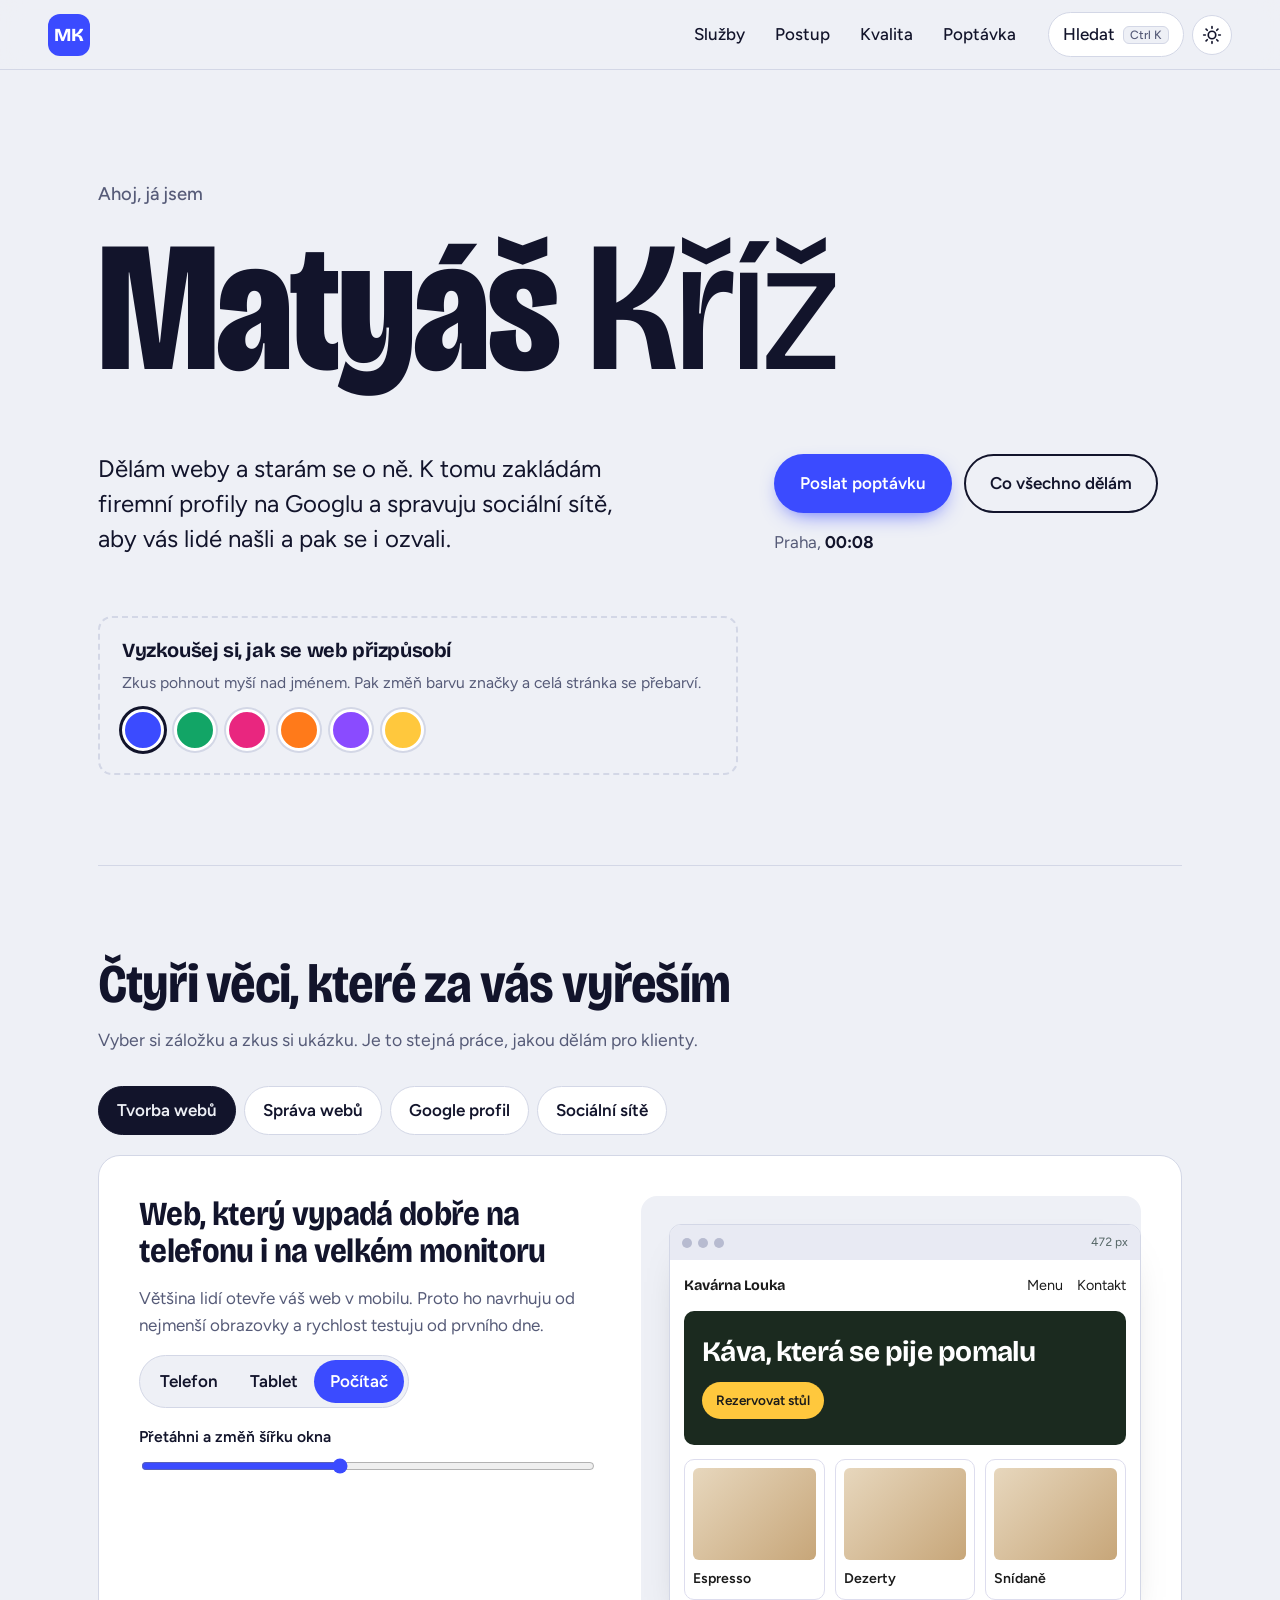
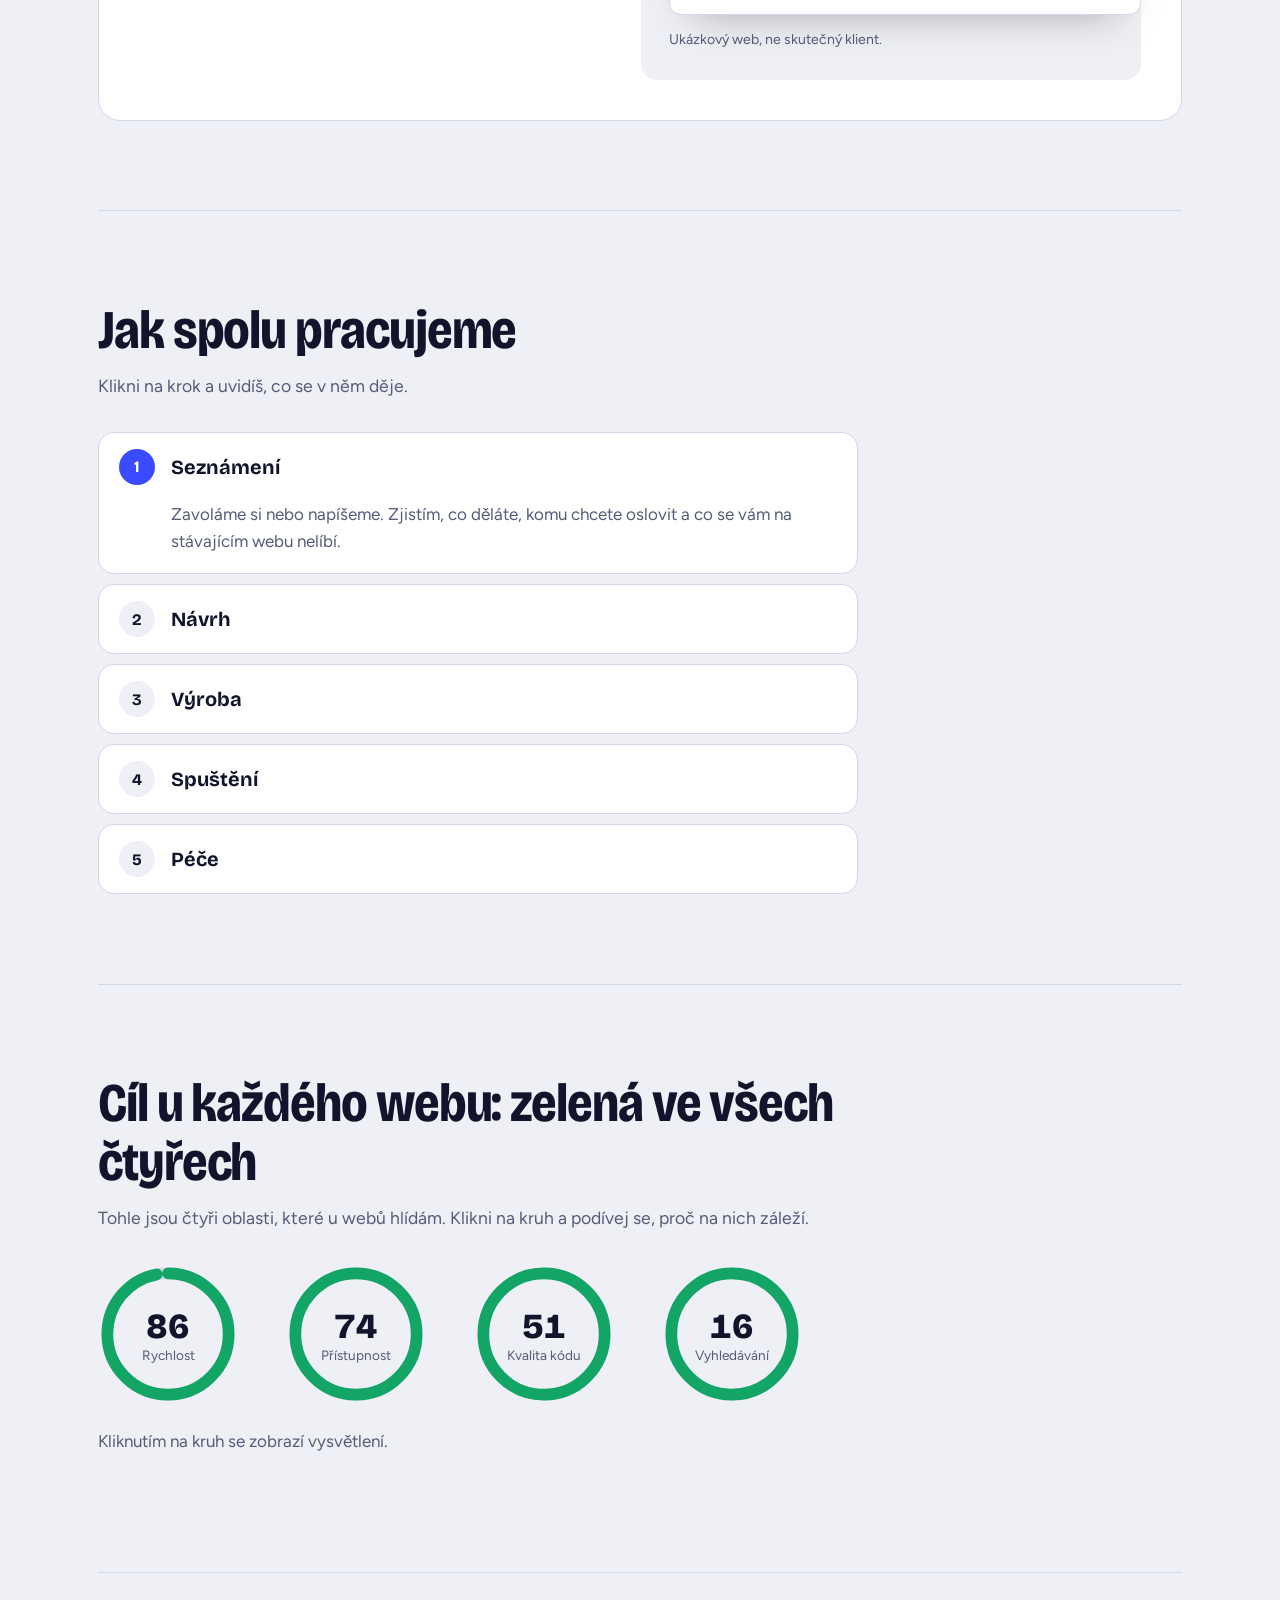
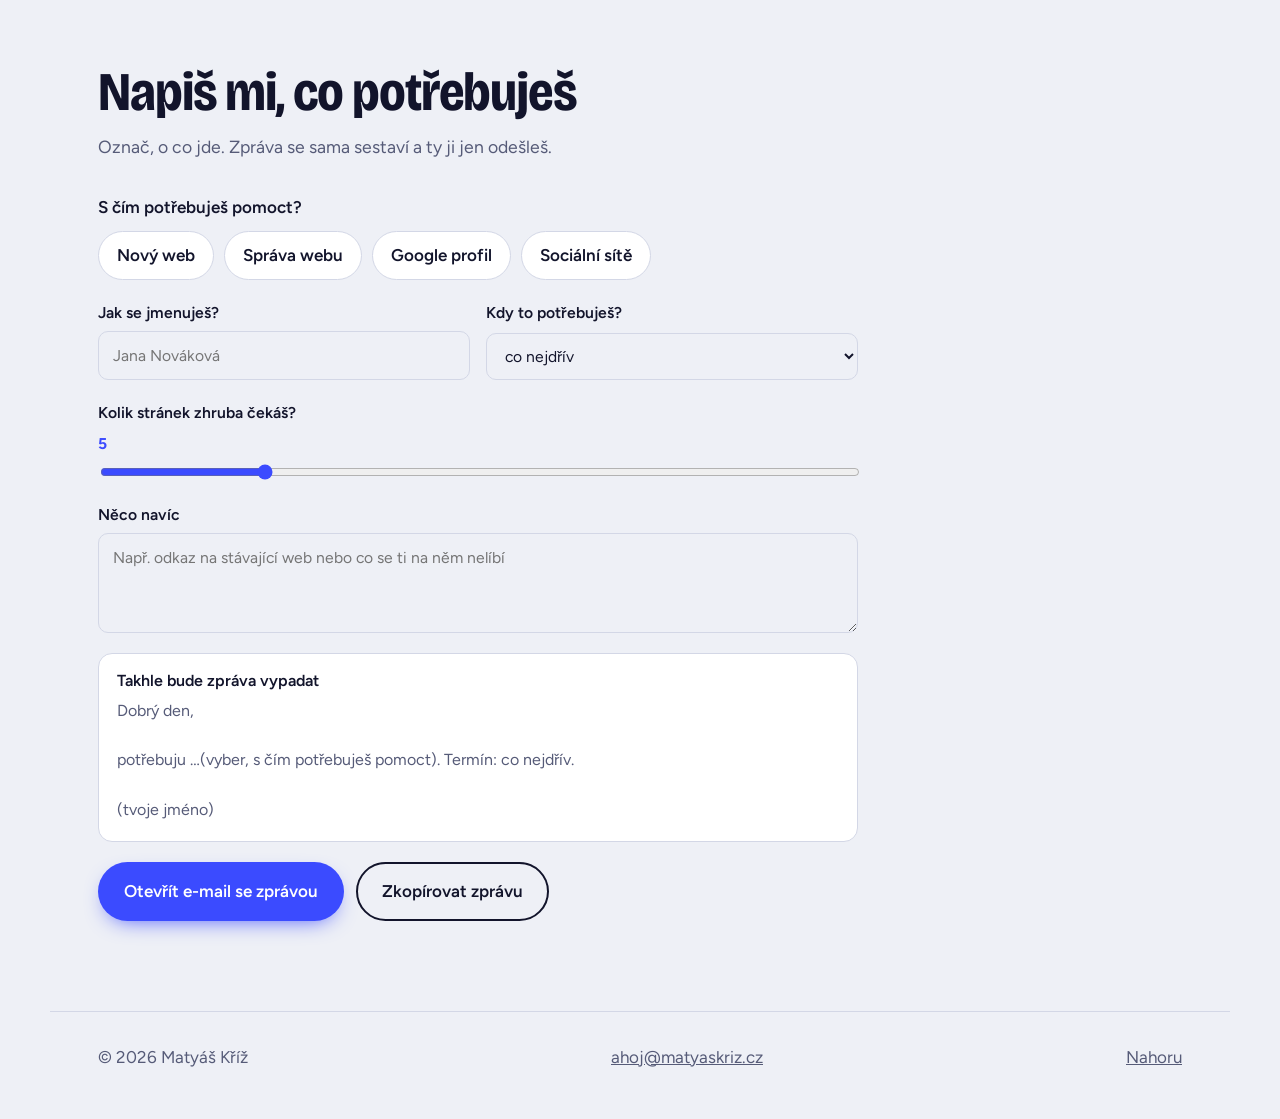
==== index.html @ 93ab31e4 "Přidat osobní web Matyáše Kříže Co-Authored-By: Claude Sonnet 5.5 <noreply@anthropic.com> Claude-Ses" ====
<!doctype html>
<html lang="cs" data-theme="light">
<head>
  <meta charset="utf-8">
  <meta name="viewport" content="width=device-width, initial-scale=1">
  <title>Matyáš Kříž – tvorba a správa webů</title>
  <meta name="description" content="Matyáš Kříž: tvořím a spravuju weby, zakládám a hlídám firemní profily na Googlu a starám se o sociální sítě.">
  <meta name="theme-color" content="#3b4bff">
  <link rel="icon" href="data:image/svg+xml,%3Csvg xmlns='http://www.w3.org/2000/svg' viewBox='0 0 64 64'%3E%3Crect width='64' height='64' rx='14' fill='%233b4bff'/%3E%3Cpath d='M14 48V16h8l10 18 10-18h8v32h-8V31L32 48 22 31v17z' fill='%23fff'/%3E%3C/svg%3E">
  <link rel="preconnect" href="https://fonts.googleapis.com">
  <link rel="preconnect" href="https://fonts.gstatic.com" crossorigin>
  <link href="https://fonts.googleapis.com/css2?family=Bricolage+Grotesque:opsz,wdth,wght@12..96,75..100,200..800&family=Figtree:wght@400;500;600&display=swap" rel="stylesheet">
  <link rel="stylesheet" href="style.css">
</head>
<body>
  <div class="progress" aria-hidden="true"><i id="progress"></i></div>
  <a class="skip" href="#obsah">Přeskočit na obsah</a>

  <header class="top">
    <a class="logo" href="#uvod" aria-label="Matyáš Kříž, úvod">MK</a>
    <nav aria-label="Hlavní">
      <a href="#sluzby">Služby</a>
      <a href="#postup">Postup</a>
      <a href="#mereni">Kvalita</a>
      <a href="#poptavka">Poptávka</a>
    </nav>
    <div class="tools">
      <button class="chip" id="openPalette" type="button" aria-haspopup="dialog">
        Hledat <kbd>Ctrl K</kbd>
      </button>
      <button class="icon-btn" id="themeBtn" type="button" aria-label="Přepnout tmavý režim" aria-pressed="false">
        <svg viewBox="0 0 24 24" width="20" height="20" fill="none" stroke="currentColor" stroke-width="2" stroke-linecap="round"><circle cx="12" cy="12" r="4.5"/><path d="M12 2v2M12 20v2M4.9 4.9l1.4 1.4M17.7 17.7l1.4 1.4M2 12h2M20 12h2M4.9 19.1l1.4-1.4M17.7 6.3l1.4-1.4"/></svg>
      </button>
    </div>
  </header>

  <main id="obsah">
    <!-- ÚVOD -->
    <section class="hero" id="uvod">
      <p class="hello">Ahoj, já jsem</p>
      <h1 id="name" aria-label="Matyáš Kříž">Matyáš Kříž</h1>
      <div class="hero-grid">
        <p class="lead">Dělám weby a starám se o ně. K tomu zakládám firemní profily na Googlu a spravuju sociální sítě, aby vás lidé našli a pak se i ozvali.</p>
        <div class="hero-side">
          <div class="cta-row">
            <a class="btn primary" href="#poptavka">Poslat poptávku</a>
            <a class="btn ghost" href="#sluzby">Co všechno dělám</a>
          </div>
          <p class="clock">Praha, <b id="clock">--:--</b></p>
        </div>
      </div>

      <aside class="tuner" aria-labelledby="tunerTitle">
        <h2 id="tunerTitle">Vyzkoušej si, jak se web přizpůsobí</h2>
        <p class="hint">Zkus pohnout myší nad jménem. Pak změň barvu značky a celá stránka se přebarví.</p>
        <div class="swatches" role="radiogroup" aria-label="Barva značky" id="swatches"></div>
      </aside>
    </section>

    <!-- SLUŽBY -->
    <section class="block" id="sluzby">
      <div class="block-head">
        <h2>Čtyři věci, které za vás vyřeším</h2>
        <p>Vyber si záložku a zkus si ukázku. Je to stejná práce, jakou dělám pro klienty.</p>
      </div>

      <div class="tabs" role="tablist" aria-label="Služby">
        <button role="tab" id="t-web" aria-controls="p-web" aria-selected="true">Tvorba webů</button>
        <button role="tab" id="t-care" aria-controls="p-care" aria-selected="false" tabindex="-1">Správa webů</button>
        <button role="tab" id="t-google" aria-controls="p-google" aria-selected="false" tabindex="-1">Google profil</button>
        <button role="tab" id="t-social" aria-controls="p-social" aria-selected="false" tabindex="-1">Sociální sítě</button>
      </div>

      <!-- Tvorba webů -->
      <div class="panel" role="tabpanel" id="p-web" aria-labelledby="t-web">
        <div class="panel-text">
          <h3>Web, který vypadá dobře na telefonu i na velkém monitoru</h3>
          <p>Většina lidí otevře váš web v mobilu. Proto ho navrhuju od nejmenší obrazovky a rychlost testuju od prvního dne.</p>
          <div class="seg" role="group" aria-label="Velikost zařízení" id="devices">
            <button type="button" data-w="320" aria-pressed="false">Telefon</button>
            <button type="button" data-w="520" aria-pressed="false">Tablet</button>
            <button type="button" data-w="100" aria-pressed="true">Počítač</button>
          </div>
          <label class="range">Přetáhni a změň šířku okna
            <input type="range" id="widthRange" min="280" max="720" value="720">
          </label>
        </div>
        <div class="stage">
          <div class="frame" id="frame">
            <div class="frame-bar"><i></i><i></i><i></i><span id="frameWidth">720 px</span></div>
            <div class="site">
              <div class="site-nav"><b>Kavárna Louka</b><span>Menu</span><span>Kontakt</span></div>
              <div class="site-hero"><h4>Káva, která se pije pomalu</h4><span class="site-btn">Rezervovat stůl</span></div>
              <div class="site-cards"><div><i></i>Espresso</div><div><i></i>Dezerty</div><div><i></i>Snídaně</div></div>
            </div>
          </div>
          <p class="stage-note">Ukázkový web, ne skutečný klient.</p>
        </div>
      </div>

      <!-- Správa -->
      <div class="panel" role="tabpanel" id="p-care" aria-labelledby="t-care" hidden>
        <div class="panel-text">
          <h3>Web není hotový ve chvíli, kdy se spustí</h3>
          <p>Staré pluginy, vypršelý certifikát nebo chybějící záloha umí web odstavit v nejhorší chvíli. Zaškrtni, co váš web už má.</p>
          <ul class="checks" id="careChecks">
            <li><label><input type="checkbox" data-w="20"> Pravidelné zálohy</label></li>
            <li><label><input type="checkbox" data-w="20"> Aktualizace systému a pluginů</label></li>
            <li><label><input type="checkbox" data-w="20"> Platný certifikát (https)</label></li>
            <li><label><input type="checkbox" data-w="20"> Hlídání, jestli web běží</label></li>
            <li><label><input type="checkbox" data-w="20"> Měření návštěvnosti</label></li>
          </ul>
        </div>
        <div class="stage center">
          <div class="ring big" id="careRing" style="--v:0">
            <svg viewBox="0 0 120 120" aria-hidden="true"><circle class="trk" cx="60" cy="60" r="52"/><circle class="val" cx="60" cy="60" r="52" pathLength="100"/></svg>
            <div><b id="careScore">0</b><small>z 100</small></div>
          </div>
          <p class="verdict" id="careVerdict" aria-live="polite">Zatím nic nezaškrtnuto.</p>
        </div>
      </div>

      <!-- Google -->
      <div class="panel" role="tabpanel" id="p-google" aria-labelledby="t-google" hidden>
        <div class="panel-text">
          <h3>Když vás lidé hledají na mapě, ať vás najdou</h3>
          <p>Založím a nastavím firemní profil, doplním fotky, otevírací dobu a odpovídám na recenze. Zkus si vyplnit ukázkový profil.</p>
          <label class="field">Název firmy
            <input type="text" id="gName" value="Kavárna Louka" maxlength="32">
          </label>
          <label class="field">Obor
            <input type="text" id="gCat" value="Kavárna" maxlength="28">
          </label>
          <ul class="checks" id="gChecks">
            <li><label><input type="checkbox" data-k="hours" checked> Otevírací doba</label></li>
            <li><label><input type="checkbox" data-k="photos"> Fotky provozovny</label></li>
            <li><label><input type="checkbox" data-k="desc"> Popis služeb</label></li>
            <li><label><input type="checkbox" data-k="posts"> Pravidelné příspěvky</label></li>
          </ul>
        </div>
        <div class="stage">
          <article class="gcard" aria-label="Náhled firemního profilu">
            <div class="gphoto" id="gPhoto"><span id="gPhotoTxt">Přidej fotky</span></div>
            <div class="gbody">
              <h4 id="gTitle">Kavárna Louka</h4>
              <div class="stars" id="stars" role="radiogroup" aria-label="Hodnocení"></div>
              <p class="gmeta"><span id="gCatOut">Kavárna</span> · <span id="gOpen">Otevřeno do 18:00</span></p>
              <p class="gdesc" id="gDescOut"></p>
              <div class="gactions"><span>Trasa</span><span>Zavolat</span><span>Web</span></div>
            </div>
          </article>
          <div class="meter"><span>Vyplněnost profilu</span><div class="bar"><i id="gBar"></i></div><b id="gPct">25 %</b></div>
        </div>
      </div>

      <!-- Sociální sítě -->
      <div class="panel" role="tabpanel" id="p-social" aria-labelledby="t-social" hidden>
        <div class="panel-text">
          <h3>Příspěvek pro každou síť ve správné velikosti</h3>
          <p>Na každé síti se píše jinak. Napiš větu a podívej se, jak by vypadala.</p>
          <div class="seg" role="group" aria-label="Sociální síť" id="nets">
            <button type="button" data-net="ig" aria-pressed="true">Instagram</button>
            <button type="button" data-net="fb" aria-pressed="false">Facebook</button>
            <button type="button" data-net="in" aria-pressed="false">LinkedIn</button>
          </div>
          <label class="field">Text příspěvku
            <textarea id="postText" rows="4" maxlength="400">Dnes nově i bezlepkový dezert. Přijďte ochutnat!</textarea>
          </label>
          <p class="count" id="count" aria-live="polite"></p>
        </div>
        <div class="stage">
          <article class="post" id="post">
            <header><i class="avatar">K</i><div><b>kavarna.louka</b><small id="netName">Instagram</small></div></header>
            <div class="post-img" id="postImg"></div>
            <p id="postOut"></p>
            <footer><span>♡ Líbí se mi</span><span>Komentář</span><span>Sdílet</span></footer>
          </article>
        </div>
      </div>
    </section>

    <!-- POSTUP -->
    <section class="block" id="postup">
      <div class="block-head">
        <h2>Jak spolu pracujeme</h2>
        <p>Klikni na krok a uvidíš, co se v něm děje.</p>
      </div>
      <ol class="steps" id="steps">
        <li><button type="button" aria-expanded="true"><span class="n">1</span>Seznámení</button>
          <div class="step-body"><p>Zavoláme si nebo napíšeme. Zjistím, co děláte, komu chcete oslovit a co se vám na stávajícím webu nelíbí.</p></div></li>
        <li><button type="button" aria-expanded="false"><span class="n">2</span>Návrh</button>
          <div class="step-body" hidden><p>Dostanete návrh vzhledu a struktury. Můžete ho komentovat, dokud nebude sedět.</p></div></li>
        <li><button type="button" aria-expanded="false"><span class="n">3</span>Výroba</button>
          <div class="step-body" hidden><p>Web postavím, naplním textem a fotkami, nastavím měření a nechám ho projít testy rychlosti a přístupnosti.</p></div></li>
        <li><button type="button" aria-expanded="false"><span class="n">4</span>Spuštění</button>
          <div class="step-body" hidden><p>Web nasadím na vaši doménu, propojím s Googlem a vyzkouším na skutečných zařízeních.</p></div></li>
        <li><button type="button" aria-expanded="false"><span class="n">5</span>Péče</button>
          <div class="step-body" hidden><p>Zálohuju, aktualizuju, hlídám dostupnost a podle návštěvnosti web dál vylepšuju. Volitelně i profil na Googlu a sítě.</p></div></li>
      </ol>
    </section>

    <!-- KVALITA -->
    <section class="block" id="mereni">
      <div class="block-head">
        <h2>Cíl u každého webu: zelená ve všech čtyřech</h2>
        <p>Tohle jsou čtyři oblasti, které u webů hlídám. Klikni na kruh a podívej se, proč na nich záleží.</p>
      </div>
      <div class="gauges" id="gauges">
        <button class="ring" type="button" data-t="Rychlost: pomalý web lidé zavřou dřív, než se načte." style="--v:0"><svg viewBox="0 0 120 120" aria-hidden="true"><circle class="trk" cx="60" cy="60" r="52"/><circle class="val" cx="60" cy="60" r="52" pathLength="100"/></svg><div><b>0</b><small>Rychlost</small></div></button>
        <button class="ring" type="button" data-t="Přístupnost: web musí jít použít s klávesnicí, čtečkou i ve slunci na telefonu." style="--v:0"><svg viewBox="0 0 120 120" aria-hidden="true"><circle class="trk" cx="60" cy="60" r="52"/><circle class="val" cx="60" cy="60" r="52" pathLength="100"/></svg><div><b>0</b><small>Přístupnost</small></div></button>
        <button class="ring" type="button" data-t="Bezpečnost a kvalita kódu: https, aktuální knihovny a žádné chyby v konzoli." style="--v:0"><svg viewBox="0 0 120 120" aria-hidden="true"><circle class="trk" cx="60" cy="60" r="52"/><circle class="val" cx="60" cy="60" r="52" pathLength="100"/></svg><div><b>0</b><small>Kvalita kódu</small></div></button>
        <button class="ring" type="button" data-t="Vyhledávání: správné nadpisy, popisky a struktura, aby vás Google pochopil." style="--v:0"><svg viewBox="0 0 120 120" aria-hidden="true"><circle class="trk" cx="60" cy="60" r="52"/><circle class="val" cx="60" cy="60" r="52" pathLength="100"/></svg><div><b>0</b><small>Vyhledávání</small></div></button>
      </div>
      <p class="gauge-note" id="gaugeNote" aria-live="polite">Kliknutím na kruh se zobrazí vysvětlení.</p>
    </section>

    <!-- POPTÁVKA -->
    <section class="block contact" id="poptavka">
      <div class="block-head">
        <h2>Napiš mi, co potřebuješ</h2>
        <p>Označ, o co jde. Zpráva se sama sestaví a ty ji jen odešleš.</p>
      </div>
      <form id="form" class="form" novalidate>
        <fieldset>
          <legend>S čím potřebuješ pomoct?</legend>
          <div class="chips" id="needs">
            <label><input type="checkbox" value="nový web"><span>Nový web</span></label>
            <label><input type="checkbox" value="správu stávajícího webu"><span>Správa webu</span></label>
            <label><input type="checkbox" value="firemní profil na Googlu"><span>Google profil</span></label>
            <label><input type="checkbox" value="správu sociálních sítí"><span>Sociální sítě</span></label>
          </div>
        </fieldset>
        <div class="row">
          <label class="field">Jak se jmenuješ?
            <input type="text" id="fName" autocomplete="name" placeholder="Jana Nováková">
          </label>
          <label class="field">Kdy to potřebuješ?
            <select id="fWhen">
              <option>co nejdřív</option>
              <option>do měsíce</option>
              <option>do tří měsíců</option>
              <option>nespěchá to</option>
            </select>
          </label>
        </div>
        <label class="field">Kolik stránek zhruba čekáš? <output id="pagesOut">5</output>
          <input type="range" id="fPages" min="1" max="20" value="5">
        </label>
        <label class="field">Něco navíc
          <textarea id="fNote" rows="3" placeholder="Např. odkaz na stávající web nebo co se ti na něm nelíbí"></textarea>
        </label>

        <div class="preview">
          <h3>Takhle bude zpráva vypadat</h3>
          <pre id="preview" aria-live="polite"></pre>
        </div>
        <p class="error" id="formError" role="alert" hidden></p>
        <div class="cta-row">
          <button class="btn primary" type="submit">Otevřít e-mail se zprávou</button>
          <button class="btn ghost" type="button" id="copyBtn">Zkopírovat zprávu</button>
        </div>
      </form>
    </section>
  </main>

  <footer class="foot">
    <p>© <span id="year">2026</span> Matyáš Kříž</p>
    <p><a href="#" data-copy-mail>ahoj@matyaskriz.cz</a></p>
    <p><a href="#uvod">Nahoru</a></p>
  </footer>

  <!-- Paleta příkazů -->
  <dialog id="palette" aria-label="Rychlé hledání">
    <input id="palInput" type="text" placeholder="Kam chceš jít nebo co udělat?" aria-label="Hledat příkaz" autocomplete="off">
    <ul id="palList" role="listbox"></ul>
    <p class="pal-hint">Šipky vyberou, Enter spustí, Esc zavře.</p>
  </dialog>
  <div class="toast" id="toast" role="status" aria-live="polite"></div>

  <script src="script.js"></script>
</body>
</html>
---- style.css ----
:root {
  --accent: #3b4bff;
  --on-accent: #fff;
  --bg: #eef0f6;
  --surface: #ffffff;
  --ink: #12142b;
  --muted: #565b78;
  --line: #d3d7e6;
  --signal: #ffc83d;
  --radius: 14px;
  --display: "Bricolage Grotesque", "Segoe UI", system-ui, sans-serif;
  --text: "Figtree", system-ui, -apple-system, "Segoe UI", sans-serif;
}
:root[data-theme="dark"] {
  --bg: #0e1020;
  --surface: #181b33;
  --ink: #eceefb;
  --muted: #a3a8c8;
  --line: #2d3156;
}

*, *::before, *::after { box-sizing: border-box; }
html { scroll-behavior: smooth; scroll-padding-top: 84px; }
body {
  margin: 0;
  background: var(--bg);
  color: var(--ink);
  font: 400 1.0625rem/1.6 var(--text);
  transition: background .35s, color .35s;
  -webkit-font-smoothing: antialiased;
}
h1, h2, h3, h4 { font-family: var(--display); line-height: 1.08; margin: 0; letter-spacing: -0.02em; }
p { margin: 0; }
a { color: inherit; }
button, input, select, textarea { font: inherit; color: inherit; }
:focus-visible { outline: 3px solid var(--accent); outline-offset: 3px; border-radius: 6px; }

.skip { position: absolute; left: 12px; top: -60px; background: var(--ink); color: var(--bg); padding: 10px 14px; border-radius: 8px; z-index: 100; }
.skip:focus { top: 12px; }

.progress { position: fixed; inset: 0 0 auto 0; height: 4px; z-index: 60; }
.progress i { display: block; height: 100%; background: var(--accent); transform-origin: 0 50%; transform: scaleX(0); }

/* Hlavička */
.top {
  position: sticky; top: 0; z-index: 50;
  display: flex; align-items: center; gap: 20px;
  padding: 12px clamp(16px, 4vw, 48px);
  background: color-mix(in srgb, var(--bg) 82%, transparent);
  backdrop-filter: blur(12px);
  border-bottom: 1px solid var(--line);
}
.logo {
  font: 800 1.15rem var(--display); text-decoration: none;
  background: var(--accent); color: var(--on-accent);
  width: 42px; height: 42px; display: grid; place-items: center; border-radius: 12px;
  transition: transform .25s cubic-bezier(.3, 1.6, .5, 1);
}
.logo:hover { transform: rotate(-8deg) scale(1.08); }
.top nav { display: flex; gap: 6px; margin-left: auto; }
.top nav a { text-decoration: none; padding: 8px 12px; border-radius: 999px; font-weight: 500; }
.top nav a:hover { background: var(--surface); }
.tools { display: flex; gap: 8px; align-items: center; }
.chip, .icon-btn {
  border: 1px solid var(--line); background: var(--surface); border-radius: 999px; cursor: pointer;
  display: inline-flex; align-items: center; gap: 8px; padding: 8px 14px; font-weight: 500;
}
.icon-btn { padding: 0; width: 40px; height: 40px; justify-content: center; }
kbd { font: 500 .75rem var(--text); background: var(--bg); border: 1px solid var(--line); border-radius: 6px; padding: 1px 6px; color: var(--muted); }

/* Hero */
main { max-width: 1180px; margin: 0 auto; padding: 0 clamp(16px, 4vw, 48px); }
.hero { padding: clamp(40px, 9vw, 110px) 0 clamp(48px, 7vw, 90px); }
.hello { font-weight: 500; color: var(--muted); margin-bottom: 10px; font-size: 1.15rem; }
#name {
  font-size: clamp(3.2rem, 14.5vw, 12.5rem);
  font-variation-settings: "wght" 780, "wdth" 78;
  line-height: .95; letter-spacing: -0.015em;
  user-select: none; touch-action: pan-y;
  overflow-wrap: anywhere;
}
#name .ch { display: inline-block; white-space: pre; will-change: font-variation-settings; }
.hero-grid { display: grid; grid-template-columns: 1.5fr 1fr; gap: clamp(24px, 5vw, 64px); margin-top: clamp(28px, 5vw, 56px); align-items: end; }
.lead { font-size: clamp(1.15rem, 2.2vw, 1.5rem); line-height: 1.45; max-width: 36ch; }
.hero-side { display: grid; gap: 16px; justify-items: start; }
.clock { color: var(--muted); }
.clock b { color: var(--ink); font-variant-numeric: tabular-nums; }

.btn {
  display: inline-block; text-decoration: none; cursor: pointer;
  padding: 14px 24px; border-radius: 999px; font-weight: 600; border: 2px solid transparent;
  transition: transform .2s, background .2s, box-shadow .2s;
}
.btn:hover { transform: translateY(-2px); }
.btn:active { transform: translateY(0); }
.btn.primary { background: var(--accent); color: var(--on-accent); box-shadow: 0 8px 22px -10px var(--accent); }
.btn.ghost { border-color: var(--ink); background: transparent; }
.btn.ghost:hover { background: var(--ink); color: var(--bg); }
.cta-row { display: flex; flex-wrap: wrap; gap: 12px; }

.tuner { margin-top: clamp(32px, 5vw, 60px); padding: 22px; border: 2px dashed var(--line); border-radius: var(--radius); display: grid; gap: 8px; max-width: 640px; }
.tuner h2 { font-size: 1.25rem; }
.hint { color: var(--muted); font-size: .98rem; }
.swatches { display: flex; gap: 10px; margin-top: 6px; flex-wrap: wrap; }
.swatch {
  width: 42px; height: 42px; border-radius: 50%; border: 3px solid var(--surface); cursor: pointer;
  box-shadow: 0 0 0 2px var(--line); transition: transform .2s cubic-bezier(.3, 1.6, .5, 1);
}
.swatch:hover { transform: scale(1.12); }
.swatch[aria-checked="true"] { box-shadow: 0 0 0 3px var(--ink); }

/* Sekce */
.block { padding: clamp(48px, 7vw, 96px) 0; border-top: 1px solid var(--line); }
.block-head { display: grid; gap: 12px; margin-bottom: 32px; max-width: 760px; }
.block-head h2 { font-size: clamp(2rem, 5vw, 3.4rem); font-variation-settings: "wght" 720, "wdth" 85; }
.block-head p { color: var(--muted); font-size: 1.1rem; }

/* Záložky */
.tabs { display: flex; gap: 8px; flex-wrap: wrap; margin-bottom: 20px; }
.tabs button {
  border: 1px solid var(--line); background: var(--surface); padding: 10px 18px; border-radius: 999px; cursor: pointer; font-weight: 600;
  transition: background .2s, color .2s;
}
.tabs button[aria-selected="true"] { background: var(--ink); color: var(--bg); border-color: var(--ink); }
.panel {
  display: grid; grid-template-columns: 1fr 1.1fr; gap: clamp(20px, 4vw, 48px);
  background: var(--surface); border: 1px solid var(--line); border-radius: 22px; padding: clamp(18px, 3.5vw, 40px);
  animation: swap .35s ease;
}
.panel[hidden] { display: none; }
@keyframes swap { from { opacity: 0; transform: translateY(8px); } to { opacity: 1; transform: none; } }
.panel-text { display: grid; gap: 16px; align-content: start; }
.panel-text h3 { font-size: clamp(1.5rem, 3vw, 2.1rem); font-variation-settings: "wght" 700, "wdth" 88; }
.panel-text > p { color: var(--muted); }
.stage { background: var(--bg); border-radius: 16px; padding: clamp(14px, 3vw, 28px); min-width: 0; display: grid; gap: 14px; align-content: start; }
.stage.center { place-items: center; align-content: center; text-align: center; }
.stage-note { font-size: .88rem; color: var(--muted); }

.seg { display: inline-flex; border: 1px solid var(--line); border-radius: 999px; padding: 4px; background: var(--bg); flex-wrap: wrap; width: fit-content; }
.seg button { border: 0; background: transparent; padding: 8px 16px; border-radius: 999px; cursor: pointer; font-weight: 600; }
.seg button[aria-pressed="true"] { background: var(--accent); color: var(--on-accent); }

.range, .field { display: grid; gap: 6px; font-weight: 600; font-size: .98rem; }
.field input[type=text], .field textarea, .field select {
  background: var(--bg); border: 1.5px solid var(--line); border-radius: 10px; padding: 11px 14px; font-weight: 400; width: 100%;
}
.field textarea { resize: vertical; }
.field input:focus, .field textarea:focus, .field select:focus { outline: none; border-color: var(--accent); box-shadow: 0 0 0 3px color-mix(in srgb, var(--accent) 25%, transparent); }
input[type=range] { accent-color: var(--accent); width: 100%; }
output { color: var(--accent); font-weight: 700; }

/* Ukázkový web */
.frame { background: #fff; color: #1b1b1b; border-radius: 12px; overflow: hidden; border: 1px solid var(--line); width: var(--fw, 100%); max-width: 100%; margin: 0 auto; transition: width .35s cubic-bezier(.3, .8, .3, 1); container-type: inline-size; box-shadow: 0 20px 40px -24px rgba(0, 0, 0, .35); }
.frame-bar { display: flex; align-items: center; gap: 6px; padding: 8px 12px; background: #e8eaf3; }
.frame-bar i { width: 10px; height: 10px; border-radius: 50%; background: #b7bbd0; }
.frame-bar span { margin-left: auto; font-size: .75rem; color: #596; color: #566; font-variant-numeric: tabular-nums; }
.site { padding: 14px; display: grid; gap: 14px; }
.site-nav { display: flex; gap: 14px; align-items: center; font-size: .9rem; }
.site-nav b { margin-right: auto; font-family: var(--display); }
.site-hero { background: #1b2a1f; color: #fff; border-radius: 10px; padding: 26px 18px; display: grid; gap: 14px; justify-items: start; }
.site-hero h4 { font-size: clamp(1.1rem, 6cqi, 2rem); font-variation-settings: "wght" 700; }
.site-btn { background: var(--signal); color: #1b1b1b; padding: 8px 14px; border-radius: 999px; font-weight: 600; font-size: .85rem; }
.site-cards { display: grid; grid-template-columns: repeat(3, 1fr); gap: 10px; font-size: .88rem; font-weight: 600; }
.site-cards div { border: 1px solid #dde; border-radius: 10px; padding: 8px; display: grid; gap: 8px; }
.site-cards i { aspect-ratio: 4 / 3; background: linear-gradient(135deg, #e7d7bd, #c7a679); border-radius: 6px; }
@container (max-width: 420px) {
  .site-cards { grid-template-columns: 1fr; }
  .site-cards i { aspect-ratio: 16 / 7; }
  .site-nav span { display: none; }
  .site-nav::after { content: "☰"; }
}

/* Zaškrtávátka */
.checks { list-style: none; padding: 0; margin: 0; display: grid; gap: 8px; }
.checks label { display: flex; gap: 12px; align-items: center; padding: 10px 14px; border: 1.5px solid var(--line); border-radius: 12px; cursor: pointer; font-weight: 500; transition: border-color .2s, background .2s; }
.checks label:has(input:checked) { border-color: var(--accent); background: color-mix(in srgb, var(--accent) 9%, transparent); }
.checks input { width: 20px; height: 20px; accent-color: var(--accent); }

/* Kruhy */
.ring { --v: 0; position: relative; width: 140px; aspect-ratio: 1; display: grid; place-items: center; background: none; border: 0; padding: 0; cursor: pointer; }
.ring.big { width: 200px; }
.ring svg { position: absolute; inset: 0; width: 100%; height: 100%; transform: rotate(-90deg); }
.ring circle { fill: none; stroke-width: 10; }
.ring .trk { stroke: var(--line); }
.ring .val { stroke: var(--accent); stroke-linecap: round; stroke-dasharray: 100; stroke-dashoffset: calc(100 - var(--v)); transition: stroke-dashoffset .9s cubic-bezier(.2, .8, .2, 1), stroke .3s; }
.ring[data-good="1"] .val { stroke: #12a566; }
.ring div { display: grid; line-height: 1.1; z-index: 1; }
.ring b { font: 800 2.2rem var(--display); font-variant-numeric: tabular-nums; }
.ring.big b { font-size: 3.4rem; }
.ring small { color: var(--muted); font-size: .85rem; }
.verdict { max-width: 28ch; font-weight: 600; }

.gauges { display: flex; flex-wrap: wrap; gap: clamp(16px, 4vw, 48px); }
.gauges .ring:hover { transform: scale(1.04); }
.gauges .ring { transition: transform .2s; }
.gauges .ring.active .trk { stroke: var(--accent); opacity: .35; }
.gauge-note { margin-top: 24px; color: var(--muted); min-height: 3.2em; max-width: 56ch; }

/* Google karta */
.gcard { background: var(--surface); border-radius: 16px; overflow: hidden; border: 1px solid var(--line); max-width: 420px; width: 100%; margin: 0 auto; }
.gphoto { height: 150px; background: repeating-linear-gradient(45deg, var(--line) 0 12px, transparent 12px 24px); display: grid; place-items: center; color: var(--muted); font-weight: 600; transition: background .4s; }
.gphoto.has { background: linear-gradient(135deg, #f2c18d, #e08a5b 45%, #6a8f6f); color: #fff; }
.gbody { padding: 16px; display: grid; gap: 6px; }
.gbody h4 { font-size: 1.4rem; font-variation-settings: "wght" 700; overflow-wrap: anywhere; }
.stars { display: flex; gap: 2px; }
.stars button { background: none; border: 0; cursor: pointer; font-size: 1.5rem; line-height: 1; color: var(--line); padding: 2px; transition: transform .15s, color .15s; }
.stars button.on { color: var(--signal); }
.stars button:hover { transform: scale(1.25); }
.gmeta { color: var(--muted); font-size: .95rem; }
.gdesc { font-size: .95rem; min-height: 1.5em; }
.gactions { display: flex; gap: 8px; margin-top: 8px; }
.gactions span { flex: 1; text-align: center; border: 1.5px solid var(--line); border-radius: 999px; padding: 6px; font-weight: 600; font-size: .9rem; color: var(--accent); }
.meter { display: grid; grid-template-columns: auto 1fr auto; gap: 12px; align-items: center; font-weight: 600; font-size: .95rem; }
.bar { height: 10px; background: var(--line); border-radius: 99px; overflow: hidden; }
.bar i { display: block; height: 100%; width: 25%; background: var(--accent); border-radius: 99px; transition: width .5s cubic-bezier(.2, .8, .2, 1); }

/* Sociální příspěvek */
.post { background: var(--surface); border: 1px solid var(--line); border-radius: 16px; max-width: 400px; width: 100%; margin: 0 auto; padding: 14px; display: grid; gap: 12px; transition: border-radius .3s; }
.post header { display: flex; gap: 10px; align-items: center; }
.avatar { width: 38px; height: 38px; border-radius: 50%; background: var(--accent); color: var(--on-accent); display: grid; place-items: center; font: 800 1rem var(--display); font-style: normal; }
.post small { display: block; color: var(--muted); line-height: 1.2; }
.post-img { aspect-ratio: 1; border-radius: 10px; background: linear-gradient(135deg, #ffd9a0, #ff8f6b 55%, #b04a8b); transition: aspect-ratio .3s; }
.post[data-net="fb"] .post-img { aspect-ratio: 16 / 10; }
.post[data-net="in"] .post-img { display: none; }
.post[data-net="in"] { border-radius: 4px; }
.post p { overflow-wrap: anywhere; white-space: pre-wrap; }
.post footer { display: flex; justify-content: space-between; color: var(--muted); font-size: .9rem; font-weight: 600; }
.count { font-weight: 600; font-variant-numeric: tabular-nums; }
.count.warn { color: #c4311f; }

/* Postup */
.steps { list-style: none; margin: 0; padding: 0; display: grid; gap: 10px; max-width: 760px; counter-reset: s; }
.steps li { border: 1px solid var(--line); border-radius: 16px; background: var(--surface); overflow: hidden; }
.steps button { width: 100%; display: flex; align-items: center; gap: 16px; background: none; border: 0; cursor: pointer; padding: 16px 20px; font: 700 1.25rem var(--display); text-align: left; }
.steps .n { width: 36px; height: 36px; border-radius: 50%; display: grid; place-items: center; background: var(--bg); font-size: 1rem; transition: background .25s, color .25s; }
.steps button[aria-expanded="true"] .n { background: var(--accent); color: var(--on-accent); }
.step-body { padding: 0 20px 18px 72px; color: var(--muted); }
.step-body:not([hidden]) { animation: swap .3s ease; }

/* Formulář */
.form { display: grid; gap: 20px; max-width: 760px; }
fieldset { border: 0; padding: 0; margin: 0; }
legend { font-weight: 600; margin-bottom: 10px; padding: 0; }
.chips { display: flex; flex-wrap: wrap; gap: 10px; }
.chips input { position: absolute; opacity: 0; pointer-events: none; }
.chips span { display: inline-block; border: 1.5px solid var(--line); background: var(--surface); padding: 10px 18px; border-radius: 999px; font-weight: 600; cursor: pointer; transition: all .2s; }
.chips input:checked + span { background: var(--accent); color: var(--on-accent); border-color: var(--accent); transform: scale(1.04); }
.chips input:focus-visible + span { outline: 3px solid var(--accent); outline-offset: 3px; }
.row { display: grid; grid-template-columns: 1fr 1fr; gap: 16px; }
.form .field select { appearance: auto; }
.preview { background: var(--surface); border: 1px solid var(--line); border-radius: 14px; padding: 18px; }
.preview h3 { font-size: 1rem; margin-bottom: 10px; font-family: var(--text); font-weight: 600; letter-spacing: 0; }
pre { margin: 0; white-space: pre-wrap; font: 400 1rem/1.55 var(--text); color: var(--muted); }
.error { color: #c4311f; font-weight: 600; }

/* Patička, paleta, toast */
.foot { max-width: 1180px; margin: 0 auto; padding: 32px clamp(16px, 4vw, 48px) 48px; display: flex; justify-content: space-between; flex-wrap: wrap; gap: 12px; border-top: 1px solid var(--line); color: var(--muted); }
dialog { border: 1px solid var(--line); border-radius: 18px; padding: 0; width: min(560px, 92vw); background: var(--surface); color: var(--ink); box-shadow: 0 30px 80px -20px rgba(0, 0, 0, .5); margin-top: 12vh; }
dialog::backdrop { background: rgba(10, 12, 30, .5); backdrop-filter: blur(3px); }
#palInput { width: 100%; border: 0; border-bottom: 1px solid var(--line); background: transparent; padding: 18px 20px; font-size: 1.1rem; outline: none; }
#palList { list-style: none; margin: 0; padding: 8px; max-height: 320px; overflow: auto; }
#palList li { padding: 12px 14px; border-radius: 10px; cursor: pointer; font-weight: 500; }
#palList li[aria-selected="true"] { background: var(--accent); color: var(--on-accent); }
.pal-hint { padding: 10px 20px; color: var(--muted); font-size: .85rem; border-top: 1px solid var(--line); }
.toast { position: fixed; left: 50%; bottom: 24px; transform: translate(-50%, 140%); opacity: 0; visibility: hidden; background: var(--ink); color: var(--bg); padding: 12px 20px; border-radius: 999px; font-weight: 600; transition: transform .35s cubic-bezier(.3, 1.4, .5, 1); z-index: 90; }
.toast.show { transform: translate(-50%, 0); opacity: 1; visibility: visible; }

/* Mobil */
@media (max-width: 860px) {
  .hero-grid, .panel, .row { grid-template-columns: 1fr; }
  .top nav { display: none; }
  .tools { margin-left: auto; }
  .chip kbd { display: none; }
  .step-body { padding-left: 20px; }
  .meter { grid-template-columns: 1fr auto; }
  .meter .bar { grid-column: 1 / -1; order: 3; }
}

@media (prefers-reduced-motion: reduce) {
  *, *::before, *::after { animation: none !important; transition: none !important; scroll-behavior: auto !important; }
}
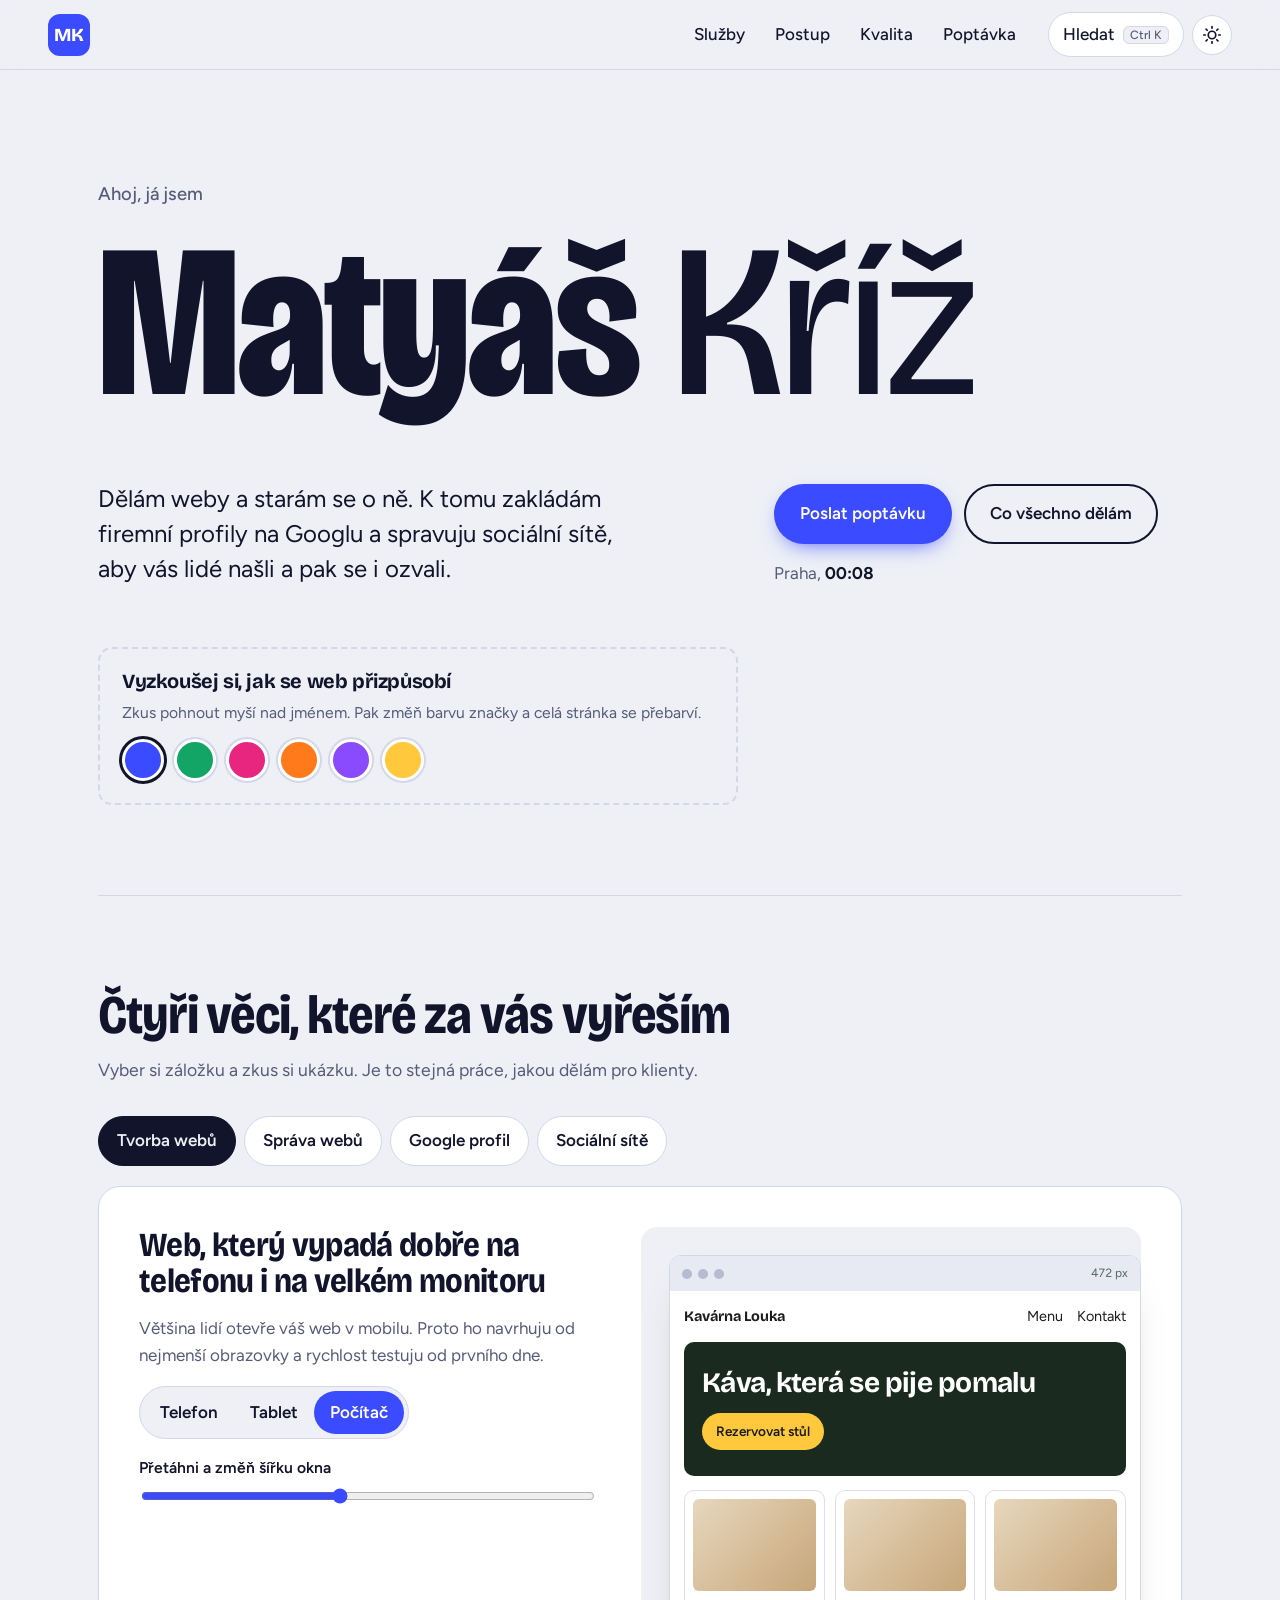
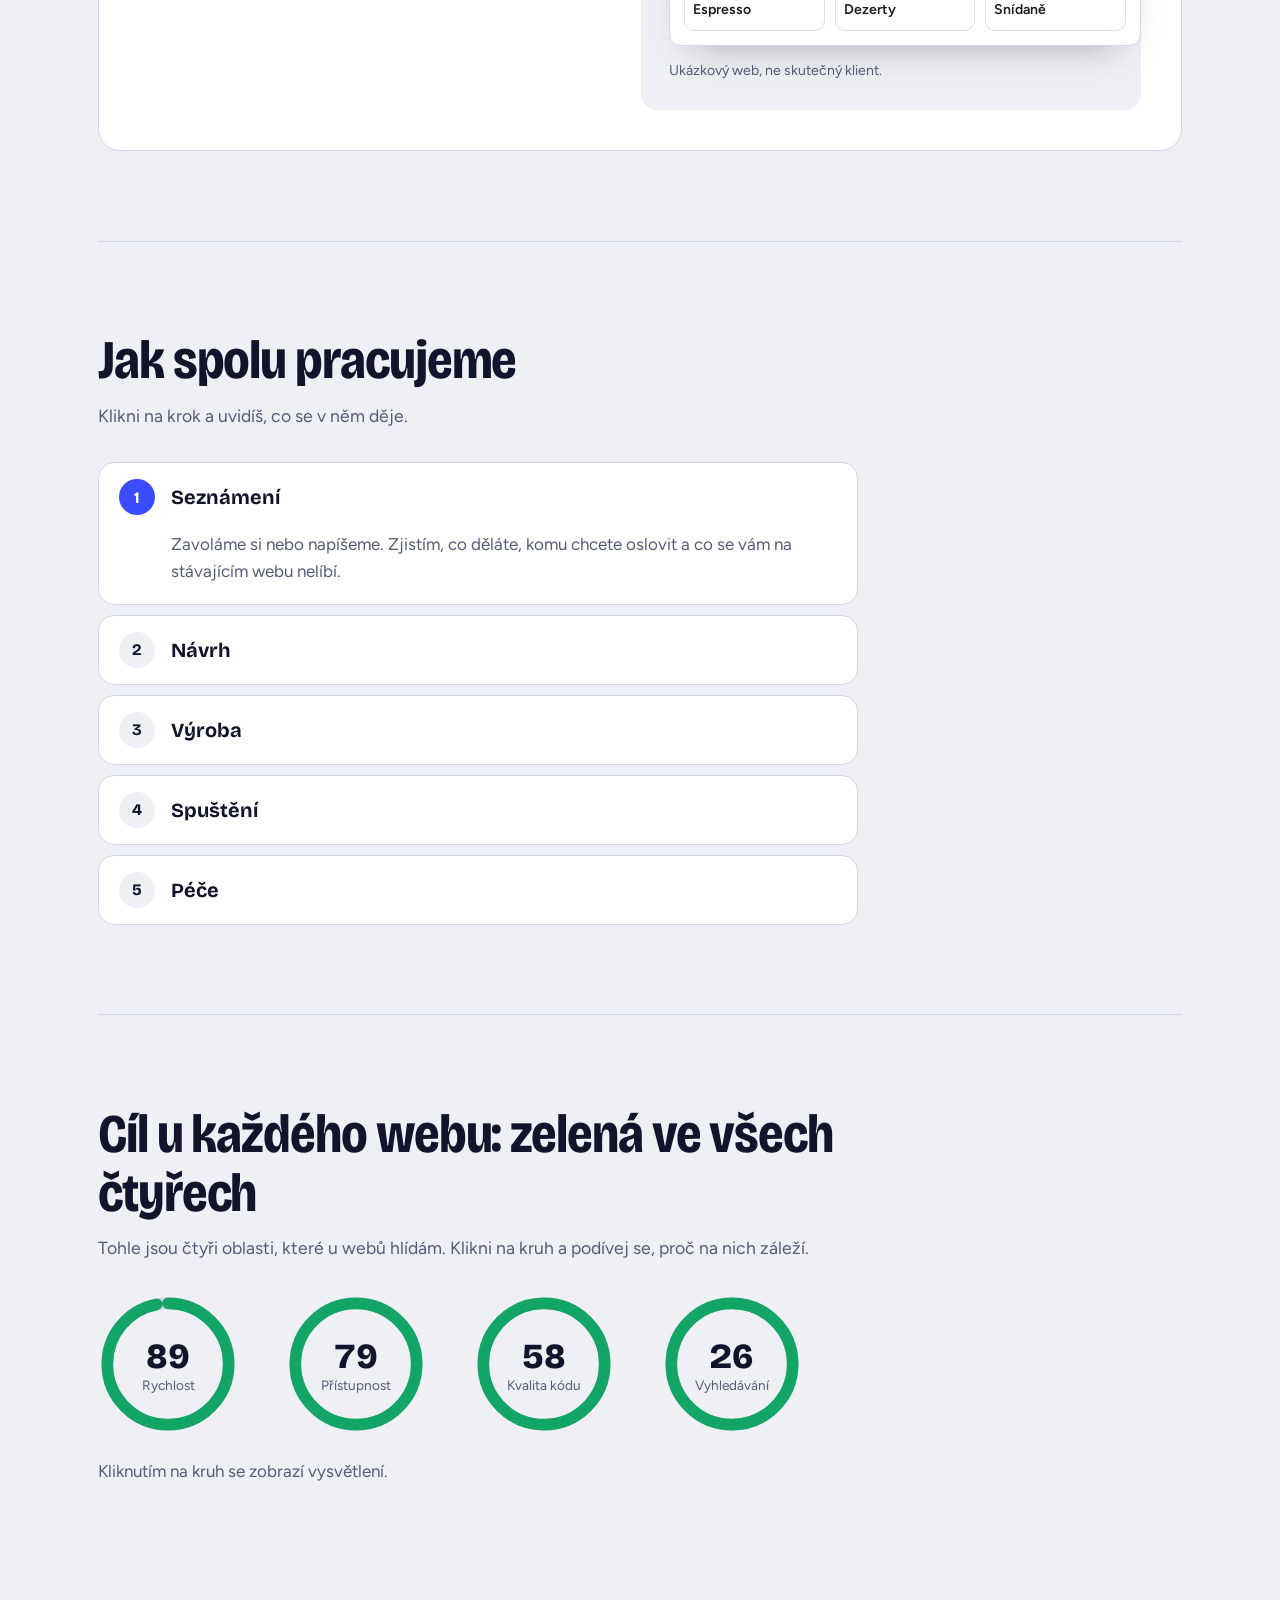
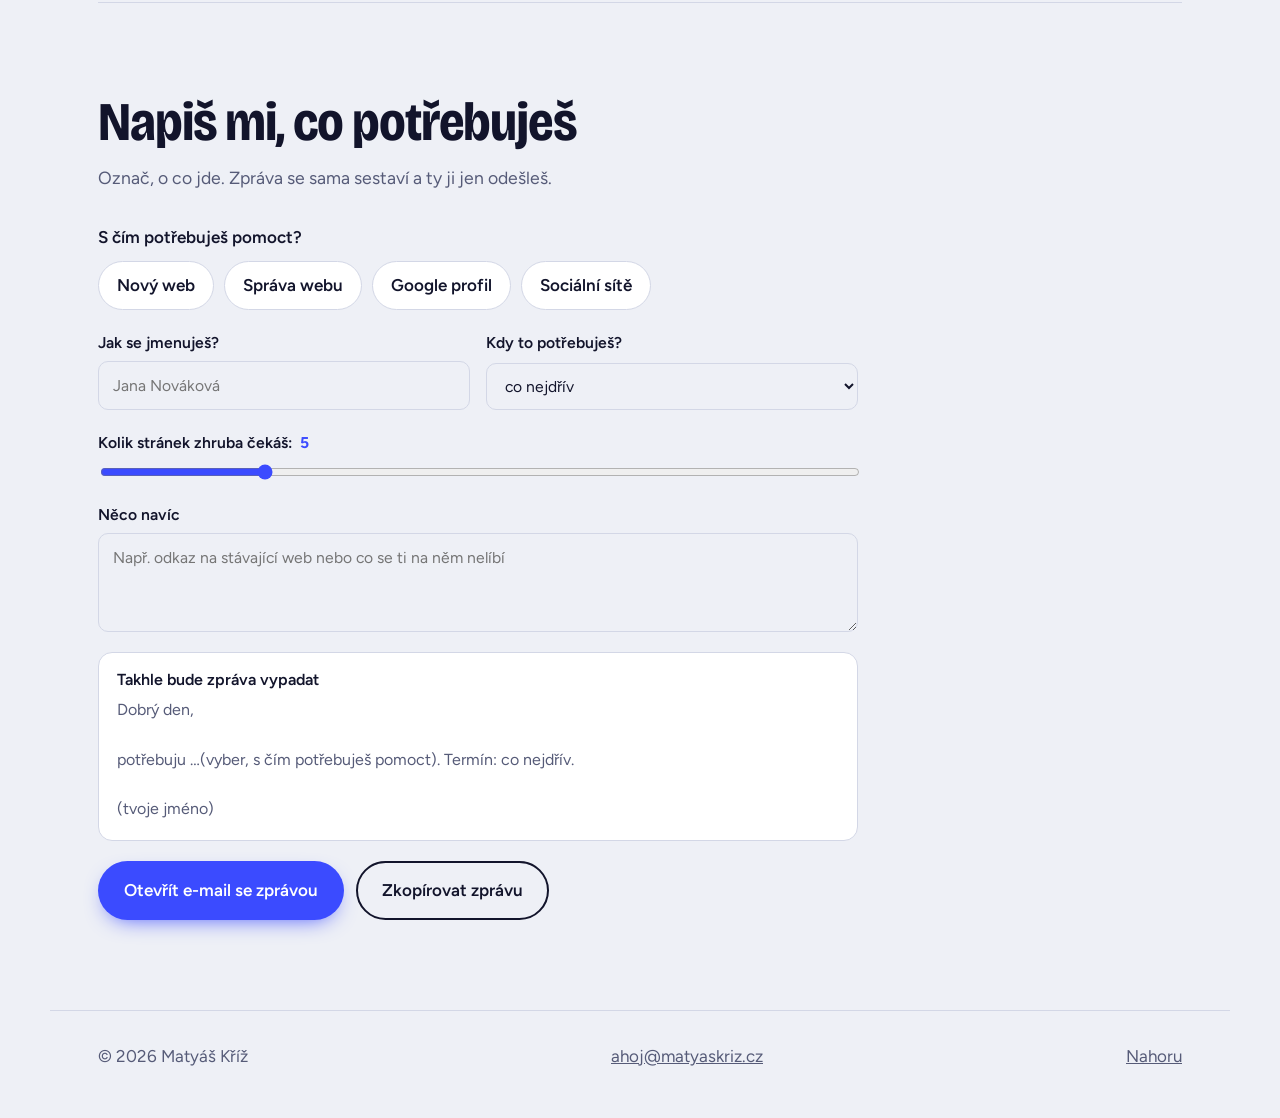
==== commit 01614c2d: "Doladit úvod a formulář Co-Authored-By: Claude Sonnet 5.5 <noreply@anthropic.com> Claude-Session: ht" ====
--- a/index.html
+++ b/index.html
@@ -243,7 +243,7 @@
             </select>
           </label>
         </div>
-        <label class="field">Kolik stránek zhruba čekáš? <output id="pagesOut">5</output>
+        <label class="field"><span>Kolik stránek zhruba čekáš: <output id="pagesOut">5</output></span>
           <input type="range" id="fPages" min="1" max="20" value="5">
         </label>
         <label class="field">Něco navíc
--- a/style.css
+++ b/style.css
@@ -73,7 +73,7 @@
 .hero { padding: clamp(40px, 9vw, 110px) 0 clamp(48px, 7vw, 90px); }
 .hello { font-weight: 500; color: var(--muted); margin-bottom: 10px; font-size: 1.15rem; }
 #name {
-  font-size: clamp(3.2rem, 14.5vw, 12.5rem);
+  font-size: clamp(3.2rem, 17vw, 15rem);
   font-variation-settings: "wght" 780, "wdth" 78;
   line-height: .95; letter-spacing: -0.015em;
   user-select: none; touch-action: pan-y;
@@ -147,7 +147,8 @@
 .field textarea { resize: vertical; }
 .field input:focus, .field textarea:focus, .field select:focus { outline: none; border-color: var(--accent); box-shadow: 0 0 0 3px color-mix(in srgb, var(--accent) 25%, transparent); }
 input[type=range] { accent-color: var(--accent); width: 100%; }
-output { color: var(--accent); font-weight: 700; }
+output { color: var(--accent); font-weight: 700; display: inline; }
+.field output { margin-left: 4px; }
 
 /* Ukázkový web */
 .frame { background: #fff; color: #1b1b1b; border-radius: 12px; overflow: hidden; border: 1px solid var(--line); width: var(--fw, 100%); max-width: 100%; margin: 0 auto; transition: width .35s cubic-bezier(.3, .8, .3, 1); container-type: inline-size; box-shadow: 0 20px 40px -24px rgba(0, 0, 0, .35); }
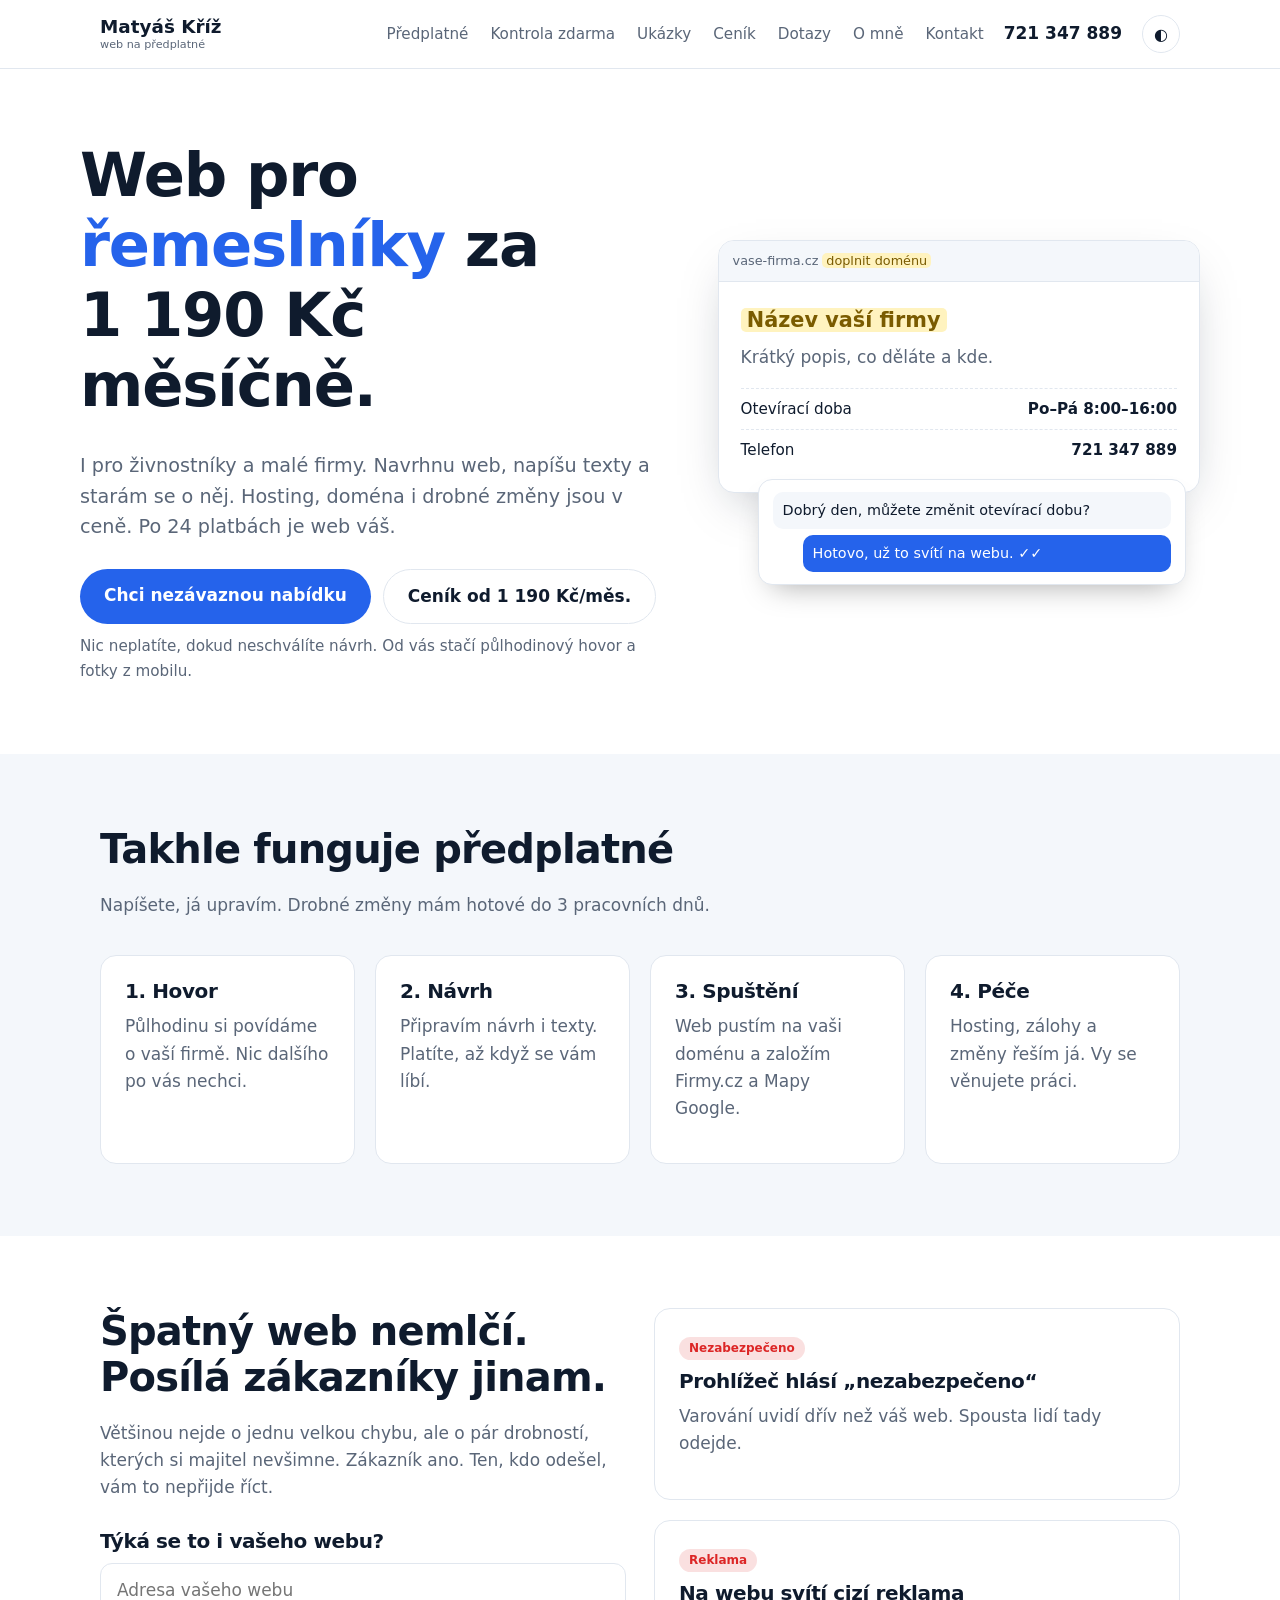
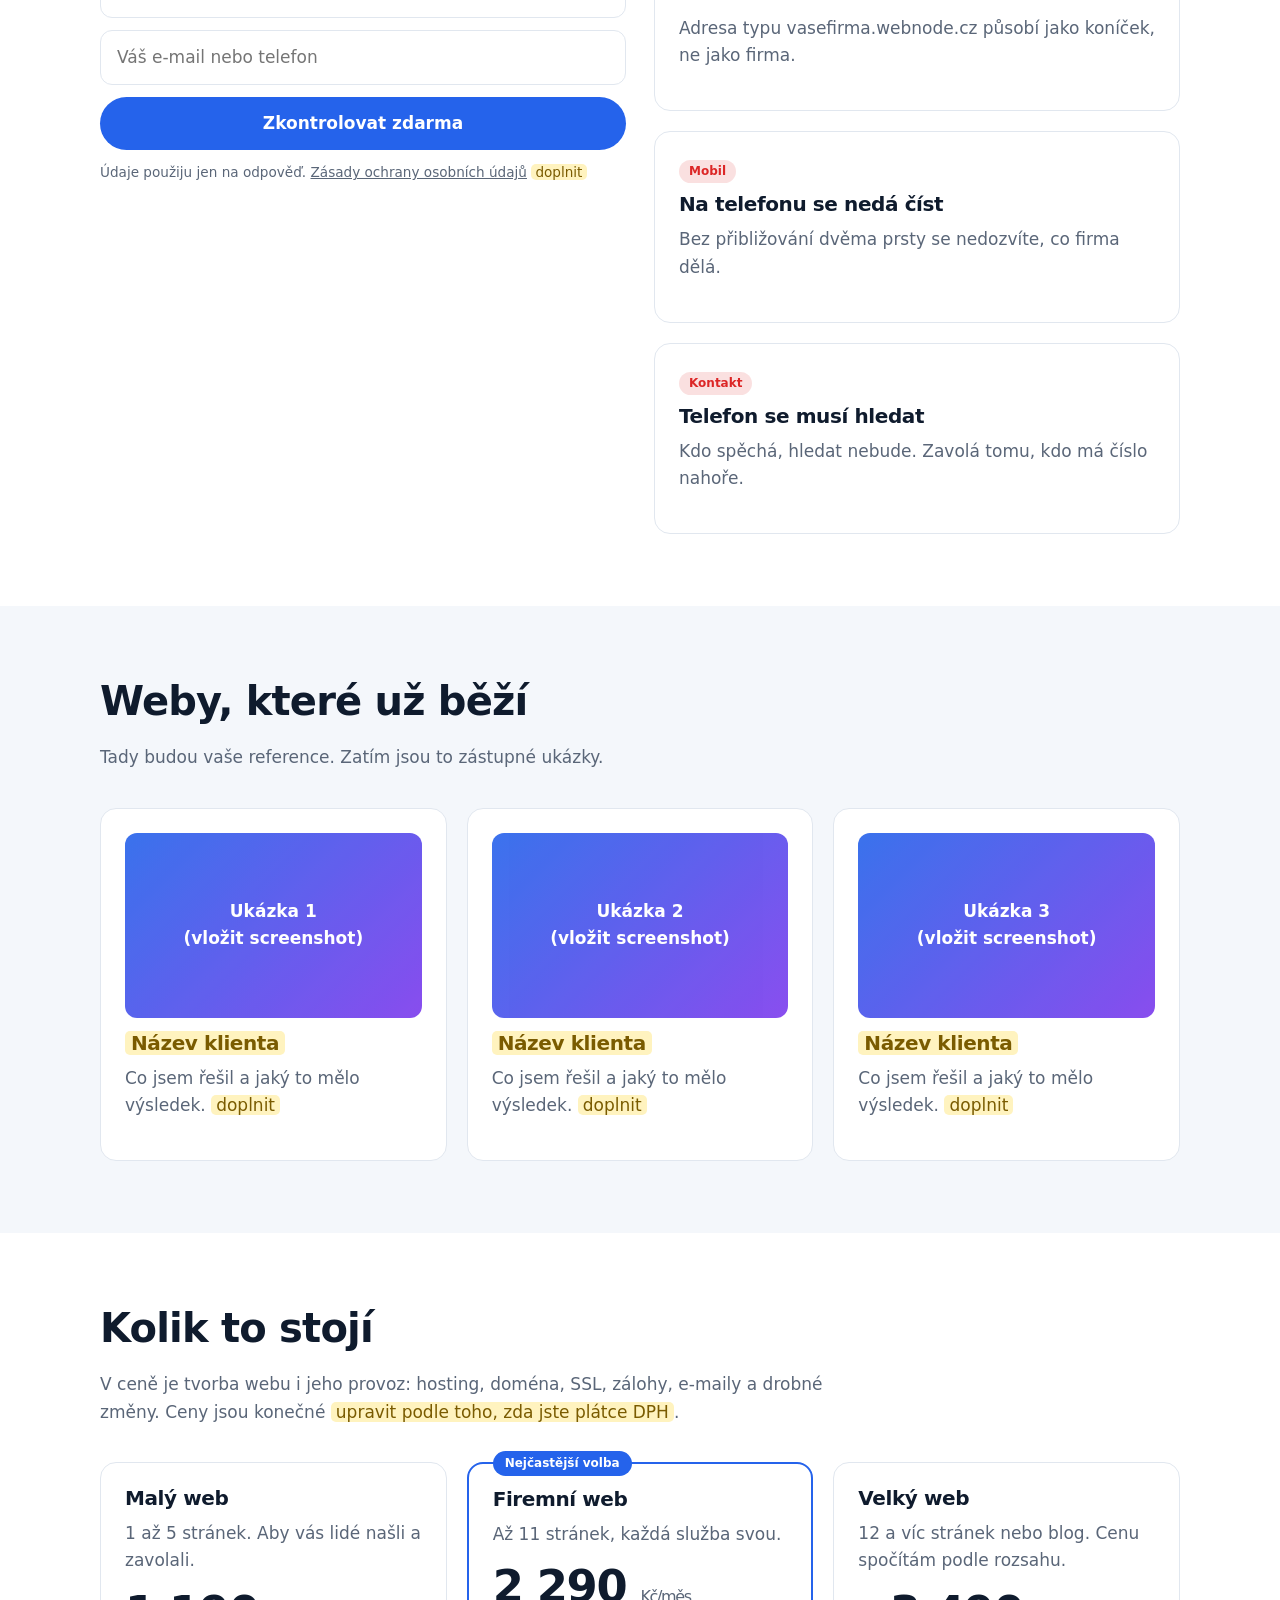
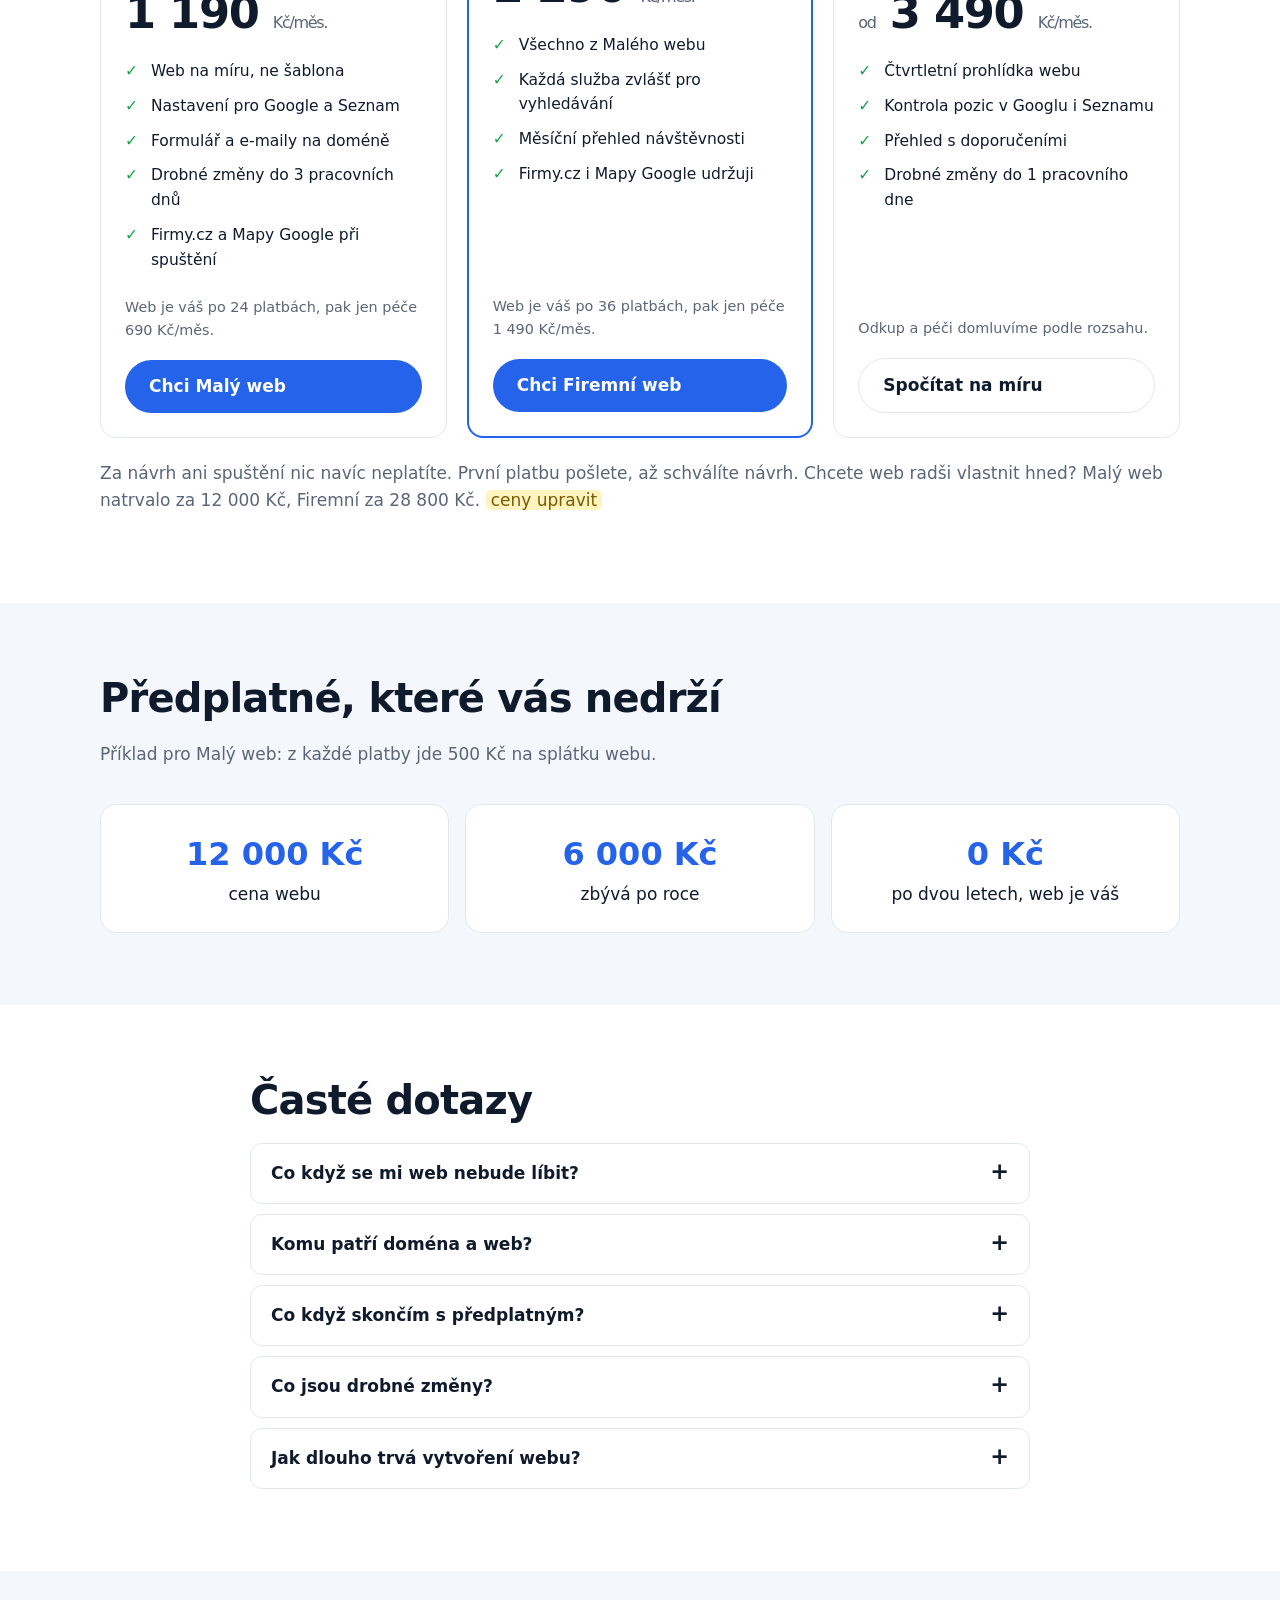
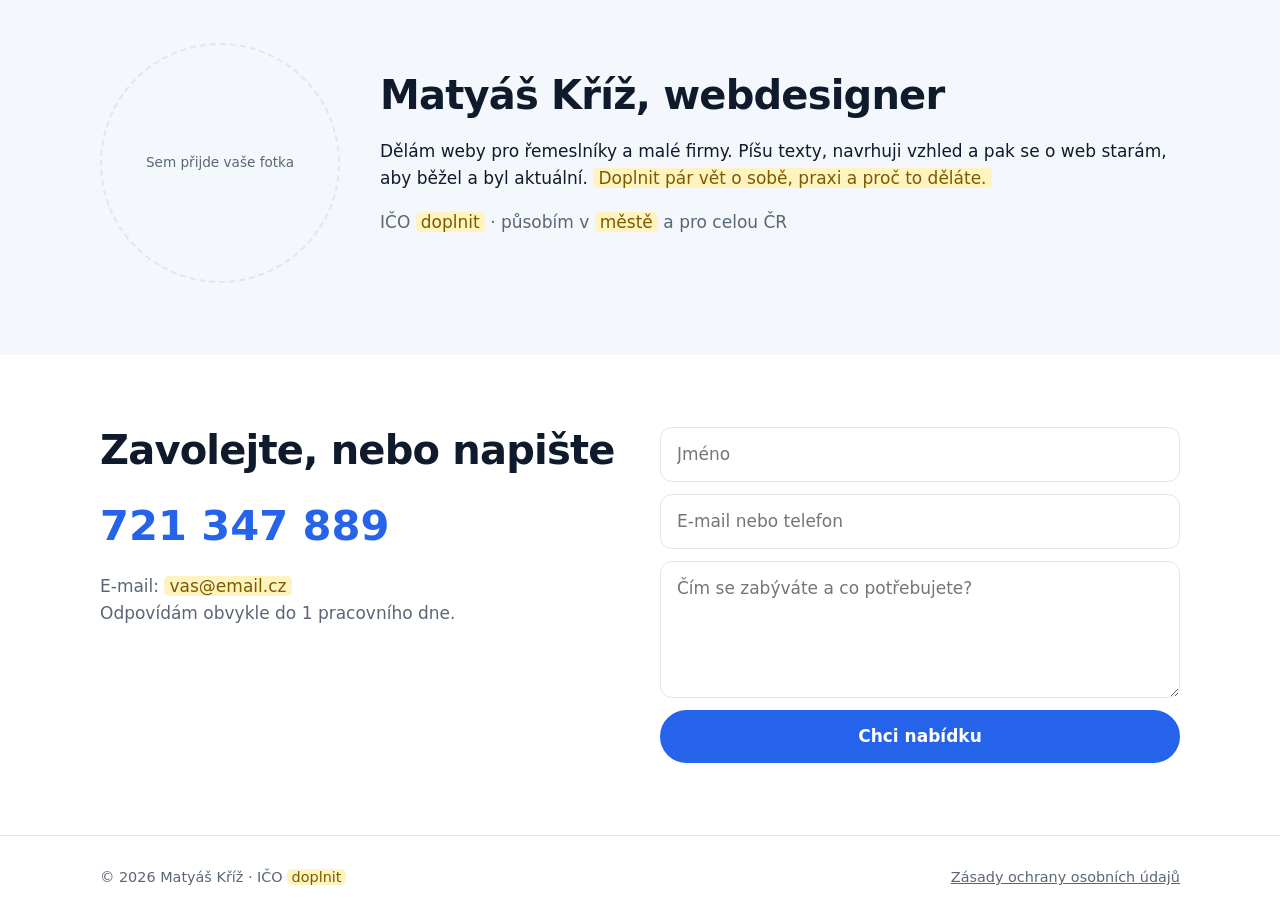
==== commit f5a31c69: "Přesunout nový web do kořene, starý do stary-web/ Co-Authored-By: Claude Sonnet 5.5 <noreply@anthrop" ====
--- a/index.html
+++ b/index.html
@@ -1,282 +1,193 @@
 <!doctype html>
-<html lang="cs" data-theme="light">
+<html lang="cs">
 <head>
-  <meta charset="utf-8">
-  <meta name="viewport" content="width=device-width, initial-scale=1">
-  <title>Matyáš Kříž – tvorba a správa webů</title>
-  <meta name="description" content="Matyáš Kříž: tvořím a spravuju weby, zakládám a hlídám firemní profily na Googlu a starám se o sociální sítě.">
-  <meta name="theme-color" content="#3b4bff">
-  <link rel="icon" href="data:image/svg+xml,%3Csvg xmlns='http://www.w3.org/2000/svg' viewBox='0 0 64 64'%3E%3Crect width='64' height='64' rx='14' fill='%233b4bff'/%3E%3Cpath d='M14 48V16h8l10 18 10-18h8v32h-8V31L32 48 22 31v17z' fill='%23fff'/%3E%3C/svg%3E">
-  <link rel="preconnect" href="https://fonts.googleapis.com">
-  <link rel="preconnect" href="https://fonts.gstatic.com" crossorigin>
-  <link href="https://fonts.googleapis.com/css2?family=Bricolage+Grotesque:opsz,wdth,wght@12..96,75..100,200..800&family=Figtree:wght@400;500;600&display=swap" rel="stylesheet">
-  <link rel="stylesheet" href="style.css">
+<meta charset="utf-8">
+<meta name="viewport" content="width=device-width, initial-scale=1">
+<title>Web na předplatné pro řemeslníky a malé firmy | Matyáš Kříž</title>
+<meta name="description" content="Web na míru i s provozem: hosting, doména, zálohy a drobné změny v ceně. Od 1 190 Kč měsíčně. Matyáš Kříž.">
+<meta name="theme-color" content="#ffffff">
+<link rel="icon" href="data:image/svg+xml,%3Csvg xmlns='http://www.w3.org/2000/svg' viewBox='0 0 64 64'%3E%3Crect width='64' height='64' rx='14' fill='%232563eb'/%3E%3Ctext x='32' y='43' font-size='30' font-family='Arial' font-weight='700' text-anchor='middle' fill='white'%3EMK%3C/text%3E%3C/svg%3E">
+<style>
+:root{--bg:#fff;--bg2:#f4f7fb;--text:#0f1b2d;--muted:#5a6678;--line:#e1e7ef;--brand:#2563eb;--brand-d:#1d4ed8;--ok:#16a34a;--bad:#dc2626;--card:#fff;--ph:#fff3bf;--phc:#7a5b00;--r:16px}
+:root[data-theme=dark]{--bg:#0a1420;--bg2:#101d2e;--text:#eaf0f8;--muted:#9fb0c5;--line:#1f3047;--brand:#4c8dff;--brand-d:#6ea0ff;--card:#12202f;--ph:#3d3200;--phc:#ffd966}
+@media (prefers-color-scheme:dark){:root:not([data-theme=light]){--bg:#0a1420;--bg2:#101d2e;--text:#eaf0f8;--muted:#9fb0c5;--line:#1f3047;--brand:#4c8dff;--brand-d:#6ea0ff;--card:#12202f;--ph:#3d3200;--phc:#ffd966}}
+*{box-sizing:border-box}html{scroll-behavior:smooth}
+body{margin:0;font:17px/1.6 system-ui,-apple-system,"Segoe UI",Roboto,sans-serif;background:var(--bg);color:var(--text)}
+a{color:inherit}.wrap{max-width:1120px;margin:0 auto;padding:0 20px}
+h1,h2,h3{line-height:1.15;margin:0 0 .5em;letter-spacing:-.02em}
+h1{font-size:clamp(2.2rem,5.5vw,3.8rem)}h2{font-size:clamp(1.7rem,3.5vw,2.5rem)}h3{font-size:1.25rem}
+p{margin:0 0 1em}.muted{color:var(--muted)}
+.skip{position:absolute;left:-999px}.skip:focus{left:10px;top:10px;background:var(--brand);color:#fff;padding:8px 14px;border-radius:8px;z-index:99}
+.btn{display:inline-block;background:var(--brand);color:#fff;text-decoration:none;font-weight:600;padding:13px 24px;border-radius:999px;border:0;cursor:pointer;font:inherit;font-weight:600}
+.btn:hover{background:var(--brand-d)}.btn.ghost{background:transparent;color:var(--text);border:1.5px solid var(--line)}.btn.ghost:hover{border-color:var(--brand)}
+.ph{background:var(--ph);color:var(--phc);padding:0 .3em;border-radius:5px;font-style:normal}
+header.top{position:sticky;top:0;z-index:20;background:color-mix(in srgb,var(--bg) 88%,transparent);backdrop-filter:blur(10px);border-bottom:1px solid var(--line)}
+header .in{display:flex;align-items:center;gap:20px;height:68px}
+.logo{font-weight:800;text-decoration:none;font-size:1.15rem;line-height:1}.logo small{display:block;font-weight:500;color:var(--muted);font-size:.7rem;margin-top:3px}
+nav{display:flex;gap:22px;margin-left:auto}nav a{text-decoration:none;font-size:.95rem;color:var(--muted)}nav a:hover{color:var(--text)}
+.tel{font-weight:700;text-decoration:none;white-space:nowrap}
+#theme{background:none;border:1.5px solid var(--line);color:var(--text);border-radius:999px;width:38px;height:38px;cursor:pointer;font-size:1rem}
+@media(max-width:860px){nav{display:none}.tel{margin-left:auto}}
+.hero{padding:72px 0 56px;display:grid;grid-template-columns:1.1fr .9fr;gap:48px;align-items:center}
+.hero .lead{font-size:1.2rem;color:var(--muted);max-width:34em}.hero .cta{display:flex;gap:12px;flex-wrap:wrap;margin:26px 0 10px}
+.hero em{font-style:normal;color:var(--brand)}
+@media(max-width:860px){.hero{grid-template-columns:1fr;padding-top:40px}}
+.mock{background:var(--card);border:1px solid var(--line);border-radius:var(--r);box-shadow:0 20px 50px -20px rgba(15,27,45,.35);overflow:hidden}
+.mock .bar{background:var(--bg2);padding:10px 14px;font-size:.8rem;color:var(--muted);border-bottom:1px solid var(--line)}
+.mock .body{padding:22px}.mock h4{margin:0 0 6px;font-size:1.3rem}
+.mock .row{display:flex;justify-content:space-between;border-top:1px dashed var(--line);padding:8px 0;font-size:.95rem}
+.chat{margin:-14px 14px 14px 40px;background:var(--card);border:1px solid var(--line);border-radius:14px;padding:12px 14px;font-size:.9rem;box-shadow:0 14px 30px -14px rgba(0,0,0,.35)}
+.chat .me{background:var(--bg2);border-radius:10px;padding:7px 10px;margin-bottom:6px}.chat .you{background:var(--brand);color:#fff;border-radius:10px;padding:7px 10px;margin-left:30px}
+section{padding:72px 0}.alt{background:var(--bg2)}.head{max-width:44em;margin-bottom:36px}
+.grid{display:grid;gap:20px}.g3{grid-template-columns:repeat(3,1fr)}.g4{grid-template-columns:repeat(4,1fr)}
+@media(max-width:900px){.g3,.g4{grid-template-columns:1fr 1fr}}@media(max-width:600px){.g3,.g4{grid-template-columns:1fr}}
+.card{background:var(--card);border:1px solid var(--line);border-radius:var(--r);padding:24px}
+.card .tag{display:inline-block;font-size:.75rem;font-weight:700;background:color-mix(in srgb,var(--bad) 14%,transparent);color:var(--bad);padding:2px 10px;border-radius:999px;margin-bottom:10px}
+.check{display:grid;grid-template-columns:1fr 1fr;gap:28px;align-items:start}@media(max-width:860px){.check{grid-template-columns:1fr}}
+form{display:grid;gap:12px}
+input,textarea,select{font:inherit;width:100%;padding:13px 16px;border-radius:12px;border:1.5px solid var(--line);background:var(--card);color:var(--text)}
+input:focus,textarea:focus{outline:2px solid var(--brand);border-color:transparent}
+.ok{display:none;background:color-mix(in srgb,var(--ok) 14%,transparent);color:var(--ok);padding:12px 16px;border-radius:12px;font-weight:600}
+.demo{aspect-ratio:16/10;background:linear-gradient(135deg,var(--brand),#7c3aed);border-radius:12px;display:grid;place-items:center;color:#fff;font-weight:700;margin-bottom:14px;opacity:.9;text-align:center;padding:10px}
+.price{display:flex;flex-direction:column}.price.best{border:2px solid var(--brand);position:relative}
+.price .badge{position:absolute;top:-13px;left:24px;background:var(--brand);color:#fff;font-size:.75rem;font-weight:700;padding:3px 12px;border-radius:999px}
+.price .num{font-size:2.8rem;font-weight:800;letter-spacing:-.03em;line-height:1}.price .num small{font-size:1rem;font-weight:500;color:var(--muted)}
+.price ul{padding:0;list-style:none;margin:18px 0;flex:1}.price li{padding:5px 0 5px 26px;position:relative;font-size:.97rem}
+.price li:before{content:"✓";position:absolute;left:0;color:var(--ok);font-weight:800}
+.price .after{font-size:.9rem;color:var(--muted);margin-bottom:18px}
+.calc{display:grid;grid-template-columns:repeat(3,1fr);gap:16px;text-align:center}@media(max-width:600px){.calc{grid-template-columns:1fr}}
+.calc b{display:block;font-size:2rem;color:var(--brand)}
+details{background:var(--card);border:1px solid var(--line);border-radius:12px;margin-bottom:10px;padding:0 20px}
+summary{cursor:pointer;font-weight:600;padding:16px 0;list-style:none;display:flex;justify-content:space-between;gap:12px}summary::after{content:"+";font-size:1.4rem;line-height:1}details[open] summary::after{content:"–"}
+details p{color:var(--muted)}
+.about{display:grid;grid-template-columns:240px 1fr;gap:40px;align-items:center}@media(max-width:700px){.about{grid-template-columns:1fr}}
+.photo{aspect-ratio:1;border-radius:50%;background:var(--bg2);border:2px dashed var(--line);display:grid;place-items:center;color:var(--muted);text-align:center;font-size:.85rem;padding:10px}
+.contact{display:grid;grid-template-columns:1fr 1fr;gap:40px}@media(max-width:860px){.contact{grid-template-columns:1fr}}
+.big{font-size:clamp(1.8rem,4vw,2.6rem);font-weight:800;text-decoration:none;color:var(--brand)}
+footer{border-top:1px solid var(--line);padding:30px 0;font-size:.9rem;color:var(--muted)}footer .in{display:flex;justify-content:space-between;gap:16px;flex-wrap:wrap}
+.callbar{display:none}@media(max-width:700px){.callbar{display:block;position:fixed;bottom:0;left:0;right:0;padding:10px 16px;background:var(--bg);border-top:1px solid var(--line);z-index:30}.callbar a{display:block;text-align:center}body{padding-bottom:70px}}
+</style>
 </head>
 <body>
-  <div class="progress" aria-hidden="true"><i id="progress"></i></div>
-  <a class="skip" href="#obsah">Přeskočit na obsah</a>
+<a class="skip" href="#obsah">Přeskočit na obsah</a>
+<header class="top"><div class="wrap in">
+  <a class="logo" href="#">Matyáš Kříž<small>web na předplatné</small></a>
+  <nav aria-label="Hlavní menu"><a href="#predplatne">Předplatné</a><a href="#kontrola">Kontrola zdarma</a><a href="#ukazky">Ukázky</a><a href="#cenik">Ceník</a><a href="#faq">Dotazy</a><a href="#o-mne">O mně</a><a href="#kontakt">Kontakt</a></nav>
+  <a class="tel" href="tel:+420721347889">721 347 889</a>
+  <button id="theme" aria-label="Přepnout světlý/tmavý vzhled" title="Světlý / tmavý">◐</button>
+</div></header>
 
-  <header class="top">
-    <a class="logo" href="#uvod" aria-label="Matyáš Kříž, úvod">MK</a>
-    <nav aria-label="Hlavní">
-      <a href="#sluzby">Služby</a>
-      <a href="#postup">Postup</a>
-      <a href="#mereni">Kvalita</a>
-      <a href="#poptavka">Poptávka</a>
-    </nav>
-    <div class="tools">
-      <button class="chip" id="openPalette" type="button" aria-haspopup="dialog">
-        Hledat <kbd>Ctrl K</kbd>
-      </button>
-      <button class="icon-btn" id="themeBtn" type="button" aria-label="Přepnout tmavý režim" aria-pressed="false">
-        <svg viewBox="0 0 24 24" width="20" height="20" fill="none" stroke="currentColor" stroke-width="2" stroke-linecap="round"><circle cx="12" cy="12" r="4.5"/><path d="M12 2v2M12 20v2M4.9 4.9l1.4 1.4M17.7 17.7l1.4 1.4M2 12h2M20 12h2M4.9 19.1l1.4-1.4M17.7 6.3l1.4-1.4"/></svg>
-      </button>
-    </div>
-  </header>
+<main id="obsah">
+<div class="wrap hero">
+  <div>
+    <h1>Web pro <em>řemeslníky</em> za 1&nbsp;190&nbsp;Kč měsíčně.</h1>
+    <p class="lead">I pro živnostníky a malé firmy. Navrhnu web, napíšu texty a starám se o něj. Hosting, doména i drobné změny jsou v ceně. Po 24 platbách je web váš.</p>
+    <div class="cta"><a class="btn" href="#kontakt">Chci nezávaznou nabídku</a><a class="btn ghost" href="#cenik">Ceník od 1 190 Kč/měs.</a></div>
+    <p class="muted" style="font-size:.95rem">Nic neplatíte, dokud neschválíte návrh. Od vás stačí půlhodinový hovor a fotky z mobilu.</p>
+  </div>
+  <div>
+    <div class="mock"><div class="bar">vase-firma.cz <span class="ph">doplnit doménu</span></div>
+      <div class="body"><h4><span class="ph">Název vaší firmy</span></h4><p class="muted">Krátký popis, co děláte a kde.</p>
+        <div class="row"><span>Otevírací doba</span><b>Po–Pá 8:00–16:00</b></div><div class="row"><span>Telefon</span><b>721 347 889</b></div></div></div>
+    <div class="chat"><div class="me">Dobrý den, můžete změnit otevírací dobu?</div><div class="you">Hotovo, už to svítí na webu. ✓✓</div></div>
+  </div>
+</div>
 
-  <main id="obsah">
-    <!-- ÚVOD -->
-    <section class="hero" id="uvod">
-      <p class="hello">Ahoj, já jsem</p>
-      <h1 id="name" aria-label="Matyáš Kříž">Matyáš Kříž</h1>
-      <div class="hero-grid">
-        <p class="lead">Dělám weby a starám se o ně. K tomu zakládám firemní profily na Googlu a spravuju sociální sítě, aby vás lidé našli a pak se i ozvali.</p>
-        <div class="hero-side">
-          <div class="cta-row">
-            <a class="btn primary" href="#poptavka">Poslat poptávku</a>
-            <a class="btn ghost" href="#sluzby">Co všechno dělám</a>
-          </div>
-          <p class="clock">Praha, <b id="clock">--:--</b></p>
-        </div>
-      </div>
+<section id="predplatne" class="alt"><div class="wrap">
+  <div class="head"><h2>Takhle funguje předplatné</h2><p class="muted">Napíšete, já upravím. Drobné změny mám hotové do 3 pracovních dnů.</p></div>
+  <div class="grid g4">
+    <div class="card"><h3>1. Hovor</h3><p class="muted">Půlhodinu si povídáme o vaší firmě. Nic dalšího po vás nechci.</p></div>
+    <div class="card"><h3>2. Návrh</h3><p class="muted">Připravím návrh i texty. Platíte, až když se vám líbí.</p></div>
+    <div class="card"><h3>3. Spuštění</h3><p class="muted">Web pustím na vaši doménu a založím Firmy.cz a Mapy Google.</p></div>
+    <div class="card"><h3>4. Péče</h3><p class="muted">Hosting, zálohy a změny řeším já. Vy se věnujete práci.</p></div>
+  </div>
+</div></section>
 
-      <aside class="tuner" aria-labelledby="tunerTitle">
-        <h2 id="tunerTitle">Vyzkoušej si, jak se web přizpůsobí</h2>
-        <p class="hint">Zkus pohnout myší nad jménem. Pak změň barvu značky a celá stránka se přebarví.</p>
-        <div class="swatches" role="radiogroup" aria-label="Barva značky" id="swatches"></div>
-      </aside>
-    </section>
+<section id="kontrola"><div class="wrap check">
+  <div><h2>Špatný web nemlčí. Posílá zákazníky jinam.</h2>
+    <p class="muted">Většinou nejde o jednu velkou chybu, ale o pár drobností, kterých si majitel nevšimne. Zákazník ano. Ten, kdo odešel, vám to nepřijde říct.</p>
+    <h3 style="margin-top:1.4em">Týká se to i vašeho webu?</h3>
+    <form id="kontrolaForm"><input name="web" placeholder="Adresa vašeho webu" required><input name="kontakt" placeholder="Váš e-mail nebo telefon" required><button class="btn" type="submit">Zkontrolovat zdarma</button>
+      <div class="ok" id="kontrolaOk">Děkuji, mám to. Do 2 pracovních dnů vám napíšu, co jsem na webu našel.</div></form>
+    <p class="muted" style="font-size:.85rem;margin-top:12px">Údaje použiju jen na odpověď. <a href="#">Zásady ochrany osobních údajů</a> <span class="ph">doplnit</span></p></div>
+  <div class="grid">
+    <div class="card"><span class="tag">Nezabezpečeno</span><h3>Prohlížeč hlásí „nezabezpečeno“</h3><p class="muted">Varování uvidí dřív než váš web. Spousta lidí tady odejde.</p></div>
+    <div class="card"><span class="tag">Reklama</span><h3>Na webu svítí cizí reklama</h3><p class="muted">Adresa typu vasefirma.webnode.cz působí jako koníček, ne jako firma.</p></div>
+    <div class="card"><span class="tag">Mobil</span><h3>Na telefonu se nedá číst</h3><p class="muted">Bez přibližování dvěma prsty se nedozvíte, co firma dělá.</p></div>
+    <div class="card"><span class="tag">Kontakt</span><h3>Telefon se musí hledat</h3><p class="muted">Kdo spěchá, hledat nebude. Zavolá tomu, kdo má číslo nahoře.</p></div>
+  </div>
+</div></section>
 
-    <!-- SLUŽBY -->
-    <section class="block" id="sluzby">
-      <div class="block-head">
-        <h2>Čtyři věci, které za vás vyřeším</h2>
-        <p>Vyber si záložku a zkus si ukázku. Je to stejná práce, jakou dělám pro klienty.</p>
-      </div>
+<section id="ukazky" class="alt"><div class="wrap">
+  <div class="head"><h2>Weby, které už běží</h2><p class="muted">Tady budou vaše reference. Zatím jsou to zástupné ukázky.</p></div>
+  <div class="grid g3">
+    <div class="card"><div class="demo">Ukázka 1<br>(vložit screenshot)</div><h3><span class="ph">Název klienta</span></h3><p class="muted">Co jsem řešil a jaký to mělo výsledek. <span class="ph">doplnit</span></p></div>
+    <div class="card"><div class="demo">Ukázka 2<br>(vložit screenshot)</div><h3><span class="ph">Název klienta</span></h3><p class="muted">Co jsem řešil a jaký to mělo výsledek. <span class="ph">doplnit</span></p></div>
+    <div class="card"><div class="demo">Ukázka 3<br>(vložit screenshot)</div><h3><span class="ph">Název klienta</span></h3><p class="muted">Co jsem řešil a jaký to mělo výsledek. <span class="ph">doplnit</span></p></div>
+  </div>
+</div></section>
 
-      <div class="tabs" role="tablist" aria-label="Služby">
-        <button role="tab" id="t-web" aria-controls="p-web" aria-selected="true">Tvorba webů</button>
-        <button role="tab" id="t-care" aria-controls="p-care" aria-selected="false" tabindex="-1">Správa webů</button>
-        <button role="tab" id="t-google" aria-controls="p-google" aria-selected="false" tabindex="-1">Google profil</button>
-        <button role="tab" id="t-social" aria-controls="p-social" aria-selected="false" tabindex="-1">Sociální sítě</button>
-      </div>
+<section id="cenik"><div class="wrap">
+  <div class="head"><h2>Kolik to stojí</h2><p class="muted">V ceně je tvorba webu i jeho provoz: hosting, doména, SSL, zálohy, e‑maily a drobné změny. Ceny jsou konečné <span class="ph">upravit podle toho, zda jste plátce DPH</span>.</p></div>
+  <div class="grid g3">
+    <div class="card price"><h3>Malý web</h3><p class="muted">1 až 5 stránek. Aby vás lidé našli a zavolali.</p>
+      <div class="num">1 190 <small>Kč/měs.</small></div>
+      <ul><li>Web na míru, ne šablona</li><li>Nastavení pro Google a Seznam</li><li>Formulář a e‑maily na doméně</li><li>Drobné změny do 3 pracovních dnů</li><li>Firmy.cz a Mapy Google při spuštění</li></ul>
+      <div class="after">Web je váš po 24 platbách, pak jen péče 690 Kč/měs.</div><a class="btn" href="#kontakt">Chci Malý web</a></div>
+    <div class="card price best"><span class="badge">Nejčastější volba</span><h3>Firemní web</h3><p class="muted">Až 11 stránek, každá služba svou.</p>
+      <div class="num">2 290 <small>Kč/měs.</small></div>
+      <ul><li>Všechno z Malého webu</li><li>Každá služba zvlášť pro vyhledávání</li><li>Měsíční přehled návštěvnosti</li><li>Firmy.cz i Mapy Google udržuji</li></ul>
+      <div class="after">Web je váš po 36 platbách, pak jen péče 1 490 Kč/měs.</div><a class="btn" href="#kontakt">Chci Firemní web</a></div>
+    <div class="card price"><h3>Velký web</h3><p class="muted">12 a víc stránek nebo blog. Cenu spočítám podle rozsahu.</p>
+      <div class="num"><small>od</small> 3 490 <small>Kč/měs.</small></div>
+      <ul><li>Čtvrtletní prohlídka webu</li><li>Kontrola pozic v Googlu i Seznamu</li><li>Přehled s doporučeními</li><li>Drobné změny do 1 pracovního dne</li></ul>
+      <div class="after">Odkup a péči domluvíme podle rozsahu.</div><a class="btn ghost" href="#kontakt">Spočítat na míru</a></div>
+  </div>
+  <p class="muted" style="margin-top:22px">Za návrh ani spuštění nic navíc neplatíte. První platbu pošlete, až schválíte návrh. Chcete web radši vlastnit hned? Malý web natrvalo za 12 000 Kč, Firemní za 28 800 Kč. <span class="ph">ceny upravit</span></p>
+</div></section>
 
-      <!-- Tvorba webů -->
-      <div class="panel" role="tabpanel" id="p-web" aria-labelledby="t-web">
-        <div class="panel-text">
-          <h3>Web, který vypadá dobře na telefonu i na velkém monitoru</h3>
-          <p>Většina lidí otevře váš web v mobilu. Proto ho navrhuju od nejmenší obrazovky a rychlost testuju od prvního dne.</p>
-          <div class="seg" role="group" aria-label="Velikost zařízení" id="devices">
-            <button type="button" data-w="320" aria-pressed="false">Telefon</button>
-            <button type="button" data-w="520" aria-pressed="false">Tablet</button>
-            <button type="button" data-w="100" aria-pressed="true">Počítač</button>
-          </div>
-          <label class="range">Přetáhni a změň šířku okna
-            <input type="range" id="widthRange" min="280" max="720" value="720">
-          </label>
-        </div>
-        <div class="stage">
-          <div class="frame" id="frame">
-            <div class="frame-bar"><i></i><i></i><i></i><span id="frameWidth">720 px</span></div>
-            <div class="site">
-              <div class="site-nav"><b>Kavárna Louka</b><span>Menu</span><span>Kontakt</span></div>
-              <div class="site-hero"><h4>Káva, která se pije pomalu</h4><span class="site-btn">Rezervovat stůl</span></div>
-              <div class="site-cards"><div><i></i>Espresso</div><div><i></i>Dezerty</div><div><i></i>Snídaně</div></div>
-            </div>
-          </div>
-          <p class="stage-note">Ukázkový web, ne skutečný klient.</p>
-        </div>
-      </div>
+<section class="alt"><div class="wrap">
+  <div class="head"><h2>Předplatné, které vás nedrží</h2><p class="muted">Příklad pro Malý web: z každé platby jde 500 Kč na splátku webu.</p></div>
+  <div class="calc">
+    <div class="card"><b>12 000 Kč</b>cena webu</div><div class="card"><b>6 000 Kč</b>zbývá po roce</div><div class="card"><b>0 Kč</b>po dvou letech, web je váš</div>
+  </div>
+</div></section>
 
-      <!-- Správa -->
-      <div class="panel" role="tabpanel" id="p-care" aria-labelledby="t-care" hidden>
-        <div class="panel-text">
-          <h3>Web není hotový ve chvíli, kdy se spustí</h3>
-          <p>Staré pluginy, vypršelý certifikát nebo chybějící záloha umí web odstavit v nejhorší chvíli. Zaškrtni, co váš web už má.</p>
-          <ul class="checks" id="careChecks">
-            <li><label><input type="checkbox" data-w="20"> Pravidelné zálohy</label></li>
-            <li><label><input type="checkbox" data-w="20"> Aktualizace systému a pluginů</label></li>
-            <li><label><input type="checkbox" data-w="20"> Platný certifikát (https)</label></li>
-            <li><label><input type="checkbox" data-w="20"> Hlídání, jestli web běží</label></li>
-            <li><label><input type="checkbox" data-w="20"> Měření návštěvnosti</label></li>
-          </ul>
-        </div>
-        <div class="stage center">
-          <div class="ring big" id="careRing" style="--v:0">
-            <svg viewBox="0 0 120 120" aria-hidden="true"><circle class="trk" cx="60" cy="60" r="52"/><circle class="val" cx="60" cy="60" r="52" pathLength="100"/></svg>
-            <div><b id="careScore">0</b><small>z 100</small></div>
-          </div>
-          <p class="verdict" id="careVerdict" aria-live="polite">Zatím nic nezaškrtnuto.</p>
-        </div>
-      </div>
+<section id="faq"><div class="wrap" style="max-width:820px">
+  <h2>Časté dotazy</h2>
+  <details><summary>Co když se mi web nebude líbit?</summary><p>Nic neplatíte, dokud neschválíte návrh. <span class="ph">upravit podle vašich podmínek</span></p></details>
+  <details><summary>Komu patří doména a web?</summary><p>Doména je vaše od začátku. Web je váš po poslední splátce. <span class="ph">doplnit</span></p></details>
+  <details><summary>Co když skončím s předplatným?</summary><p>Web si můžete odnést nebo ho nechat běžet jinde. <span class="ph">doplnit podmínky</span></p></details>
+  <details><summary>Co jsou drobné změny?</summary><p>Změna textu, cen, otevírací doby, výměna fotek. <span class="ph">doplnit rozsah</span></p></details>
+  <details><summary>Jak dlouho trvá vytvoření webu?</summary><p>Obvykle <span class="ph">1–2 týdny</span> od hovoru po spuštění.</p></details>
+</div></section>
 
-      <!-- Google -->
-      <div class="panel" role="tabpanel" id="p-google" aria-labelledby="t-google" hidden>
-        <div class="panel-text">
-          <h3>Když vás lidé hledají na mapě, ať vás najdou</h3>
-          <p>Založím a nastavím firemní profil, doplním fotky, otevírací dobu a odpovídám na recenze. Zkus si vyplnit ukázkový profil.</p>
-          <label class="field">Název firmy
-            <input type="text" id="gName" value="Kavárna Louka" maxlength="32">
-          </label>
-          <label class="field">Obor
-            <input type="text" id="gCat" value="Kavárna" maxlength="28">
-          </label>
-          <ul class="checks" id="gChecks">
-            <li><label><input type="checkbox" data-k="hours" checked> Otevírací doba</label></li>
-            <li><label><input type="checkbox" data-k="photos"> Fotky provozovny</label></li>
-            <li><label><input type="checkbox" data-k="desc"> Popis služeb</label></li>
-            <li><label><input type="checkbox" data-k="posts"> Pravidelné příspěvky</label></li>
-          </ul>
-        </div>
-        <div class="stage">
-          <article class="gcard" aria-label="Náhled firemního profilu">
-            <div class="gphoto" id="gPhoto"><span id="gPhotoTxt">Přidej fotky</span></div>
-            <div class="gbody">
-              <h4 id="gTitle">Kavárna Louka</h4>
-              <div class="stars" id="stars" role="radiogroup" aria-label="Hodnocení"></div>
-              <p class="gmeta"><span id="gCatOut">Kavárna</span> · <span id="gOpen">Otevřeno do 18:00</span></p>
-              <p class="gdesc" id="gDescOut"></p>
-              <div class="gactions"><span>Trasa</span><span>Zavolat</span><span>Web</span></div>
-            </div>
-          </article>
-          <div class="meter"><span>Vyplněnost profilu</span><div class="bar"><i id="gBar"></i></div><b id="gPct">25 %</b></div>
-        </div>
-      </div>
+<section id="o-mne" class="alt"><div class="wrap about">
+  <div class="photo">Sem přijde vaše fotka</div>
+  <div><h2>Matyáš Kříž, webdesigner</h2>
+    <p>Dělám weby pro řemeslníky a malé firmy. Píšu texty, navrhuji vzhled a pak se o web starám, aby běžel a byl aktuální. <span class="ph">Doplnit pár vět o sobě, praxi a proč to děláte.</span></p>
+    <p class="muted">IČO <span class="ph">doplnit</span> · působím v <span class="ph">městě</span> a pro celou ČR</p></div>
+</div></section>
 
-      <!-- Sociální sítě -->
-      <div class="panel" role="tabpanel" id="p-social" aria-labelledby="t-social" hidden>
-        <div class="panel-text">
-          <h3>Příspěvek pro každou síť ve správné velikosti</h3>
-          <p>Na každé síti se píše jinak. Napiš větu a podívej se, jak by vypadala.</p>
-          <div class="seg" role="group" aria-label="Sociální síť" id="nets">
-            <button type="button" data-net="ig" aria-pressed="true">Instagram</button>
-            <button type="button" data-net="fb" aria-pressed="false">Facebook</button>
-            <button type="button" data-net="in" aria-pressed="false">LinkedIn</button>
-          </div>
-          <label class="field">Text příspěvku
-            <textarea id="postText" rows="4" maxlength="400">Dnes nově i bezlepkový dezert. Přijďte ochutnat!</textarea>
-          </label>
-          <p class="count" id="count" aria-live="polite"></p>
-        </div>
-        <div class="stage">
-          <article class="post" id="post">
-            <header><i class="avatar">K</i><div><b>kavarna.louka</b><small id="netName">Instagram</small></div></header>
-            <div class="post-img" id="postImg"></div>
-            <p id="postOut"></p>
-            <footer><span>♡ Líbí se mi</span><span>Komentář</span><span>Sdílet</span></footer>
-          </article>
-        </div>
-      </div>
-    </section>
+<section id="kontakt"><div class="wrap contact">
+  <div><h2>Zavolejte, nebo napište</h2><a class="big" href="tel:+420721347889">721 347 889</a>
+    <p class="muted" style="margin-top:14px">E-mail: <span class="ph">vas@email.cz</span><br>Odpovídám obvykle do 1 pracovního dne.</p></div>
+  <form id="kForm"><input name="jmeno" placeholder="Jméno" required><input name="kontakt" placeholder="E-mail nebo telefon" required><textarea name="zprava" rows="4" placeholder="Čím se zabýváte a co potřebujete?"></textarea><button class="btn" type="submit">Chci nabídku</button>
+    <div class="ok" id="kOk">Děkuji, ozvu se vám co nejdřív.</div></form>
+</div></section>
+</main>
 
-    <!-- POSTUP -->
-    <section class="block" id="postup">
-      <div class="block-head">
-        <h2>Jak spolu pracujeme</h2>
-        <p>Klikni na krok a uvidíš, co se v něm děje.</p>
-      </div>
-      <ol class="steps" id="steps">
-        <li><button type="button" aria-expanded="true"><span class="n">1</span>Seznámení</button>
-          <div class="step-body"><p>Zavoláme si nebo napíšeme. Zjistím, co děláte, komu chcete oslovit a co se vám na stávajícím webu nelíbí.</p></div></li>
-        <li><button type="button" aria-expanded="false"><span class="n">2</span>Návrh</button>
-          <div class="step-body" hidden><p>Dostanete návrh vzhledu a struktury. Můžete ho komentovat, dokud nebude sedět.</p></div></li>
-        <li><button type="button" aria-expanded="false"><span class="n">3</span>Výroba</button>
-          <div class="step-body" hidden><p>Web postavím, naplním textem a fotkami, nastavím měření a nechám ho projít testy rychlosti a přístupnosti.</p></div></li>
-        <li><button type="button" aria-expanded="false"><span class="n">4</span>Spuštění</button>
-          <div class="step-body" hidden><p>Web nasadím na vaši doménu, propojím s Googlem a vyzkouším na skutečných zařízeních.</p></div></li>
-        <li><button type="button" aria-expanded="false"><span class="n">5</span>Péče</button>
-          <div class="step-body" hidden><p>Zálohuju, aktualizuju, hlídám dostupnost a podle návštěvnosti web dál vylepšuju. Volitelně i profil na Googlu a sítě.</p></div></li>
-      </ol>
-    </section>
+<footer><div class="wrap in"><span>© 2026 Matyáš Kříž · IČO <span class="ph">doplnit</span></span><span><a href="#">Zásady ochrany osobních údajů</a></span></div></footer>
+<div class="callbar"><a class="btn" href="tel:+420721347889">Zavolat 721 347 889</a></div>
 
-    <!-- KVALITA -->
-    <section class="block" id="mereni">
-      <div class="block-head">
-        <h2>Cíl u každého webu: zelená ve všech čtyřech</h2>
-        <p>Tohle jsou čtyři oblasti, které u webů hlídám. Klikni na kruh a podívej se, proč na nich záleží.</p>
-      </div>
-      <div class="gauges" id="gauges">
-        <button class="ring" type="button" data-t="Rychlost: pomalý web lidé zavřou dřív, než se načte." style="--v:0"><svg viewBox="0 0 120 120" aria-hidden="true"><circle class="trk" cx="60" cy="60" r="52"/><circle class="val" cx="60" cy="60" r="52" pathLength="100"/></svg><div><b>0</b><small>Rychlost</small></div></button>
-        <button class="ring" type="button" data-t="Přístupnost: web musí jít použít s klávesnicí, čtečkou i ve slunci na telefonu." style="--v:0"><svg viewBox="0 0 120 120" aria-hidden="true"><circle class="trk" cx="60" cy="60" r="52"/><circle class="val" cx="60" cy="60" r="52" pathLength="100"/></svg><div><b>0</b><small>Přístupnost</small></div></button>
-        <button class="ring" type="button" data-t="Bezpečnost a kvalita kódu: https, aktuální knihovny a žádné chyby v konzoli." style="--v:0"><svg viewBox="0 0 120 120" aria-hidden="true"><circle class="trk" cx="60" cy="60" r="52"/><circle class="val" cx="60" cy="60" r="52" pathLength="100"/></svg><div><b>0</b><small>Kvalita kódu</small></div></button>
-        <button class="ring" type="button" data-t="Vyhledávání: správné nadpisy, popisky a struktura, aby vás Google pochopil." style="--v:0"><svg viewBox="0 0 120 120" aria-hidden="true"><circle class="trk" cx="60" cy="60" r="52"/><circle class="val" cx="60" cy="60" r="52" pathLength="100"/></svg><div><b>0</b><small>Vyhledávání</small></div></button>
-      </div>
-      <p class="gauge-note" id="gaugeNote" aria-live="polite">Kliknutím na kruh se zobrazí vysvětlení.</p>
-    </section>
-
-    <!-- POPTÁVKA -->
-    <section class="block contact" id="poptavka">
-      <div class="block-head">
-        <h2>Napiš mi, co potřebuješ</h2>
-        <p>Označ, o co jde. Zpráva se sama sestaví a ty ji jen odešleš.</p>
-      </div>
-      <form id="form" class="form" novalidate>
-        <fieldset>
-          <legend>S čím potřebuješ pomoct?</legend>
-          <div class="chips" id="needs">
-            <label><input type="checkbox" value="nový web"><span>Nový web</span></label>
-            <label><input type="checkbox" value="správu stávajícího webu"><span>Správa webu</span></label>
-            <label><input type="checkbox" value="firemní profil na Googlu"><span>Google profil</span></label>
-            <label><input type="checkbox" value="správu sociálních sítí"><span>Sociální sítě</span></label>
-          </div>
-        </fieldset>
-        <div class="row">
-          <label class="field">Jak se jmenuješ?
-            <input type="text" id="fName" autocomplete="name" placeholder="Jana Nováková">
-          </label>
-          <label class="field">Kdy to potřebuješ?
-            <select id="fWhen">
-              <option>co nejdřív</option>
-              <option>do měsíce</option>
-              <option>do tří měsíců</option>
-              <option>nespěchá to</option>
-            </select>
-          </label>
-        </div>
-        <label class="field"><span>Kolik stránek zhruba čekáš: <output id="pagesOut">5</output></span>
-          <input type="range" id="fPages" min="1" max="20" value="5">
-        </label>
-        <label class="field">Něco navíc
-          <textarea id="fNote" rows="3" placeholder="Např. odkaz na stávající web nebo co se ti na něm nelíbí"></textarea>
-        </label>
-
-        <div class="preview">
-          <h3>Takhle bude zpráva vypadat</h3>
-          <pre id="preview" aria-live="polite"></pre>
-        </div>
-        <p class="error" id="formError" role="alert" hidden></p>
-        <div class="cta-row">
-          <button class="btn primary" type="submit">Otevřít e-mail se zprávou</button>
-          <button class="btn ghost" type="button" id="copyBtn">Zkopírovat zprávu</button>
-        </div>
-      </form>
-    </section>
-  </main>
-
-  <footer class="foot">
-    <p>© <span id="year">2026</span> Matyáš Kříž</p>
-    <p><a href="#" data-copy-mail>ahoj@matyaskriz.cz</a></p>
-    <p><a href="#uvod">Nahoru</a></p>
-  </footer>
-
-  <!-- Paleta příkazů -->
-  <dialog id="palette" aria-label="Rychlé hledání">
-    <input id="palInput" type="text" placeholder="Kam chceš jít nebo co udělat?" aria-label="Hledat příkaz" autocomplete="off">
-    <ul id="palList" role="listbox"></ul>
-    <p class="pal-hint">Šipky vyberou, Enter spustí, Esc zavře.</p>
-  </dialog>
-  <div class="toast" id="toast" role="status" aria-live="polite"></div>
-
-  <script src="script.js"></script>
+<script>
+const root=document.documentElement;
+try{const t=localStorage.getItem('theme');if(t)root.dataset.theme=t}catch(e){}
+document.getElementById('theme').onclick=()=>{
+  const dark=root.dataset.theme?root.dataset.theme==='dark':matchMedia('(prefers-color-scheme:dark)').matches;
+  root.dataset.theme=dark?'light':'dark';try{localStorage.setItem('theme',root.dataset.theme)}catch(e){}};
+// Formuláře zatím jen ukážou potvrzení. Odesílání se doplní (např. Formspree / e-mail).
+[['kontrolaForm','kontrolaOk'],['kForm','kOk']].forEach(([f,o])=>document.getElementById(f).addEventListener('submit',e=>{e.preventDefault();document.getElementById(o).style.display='block';e.target.reset()}));
+</script>
 </body>
 </html>
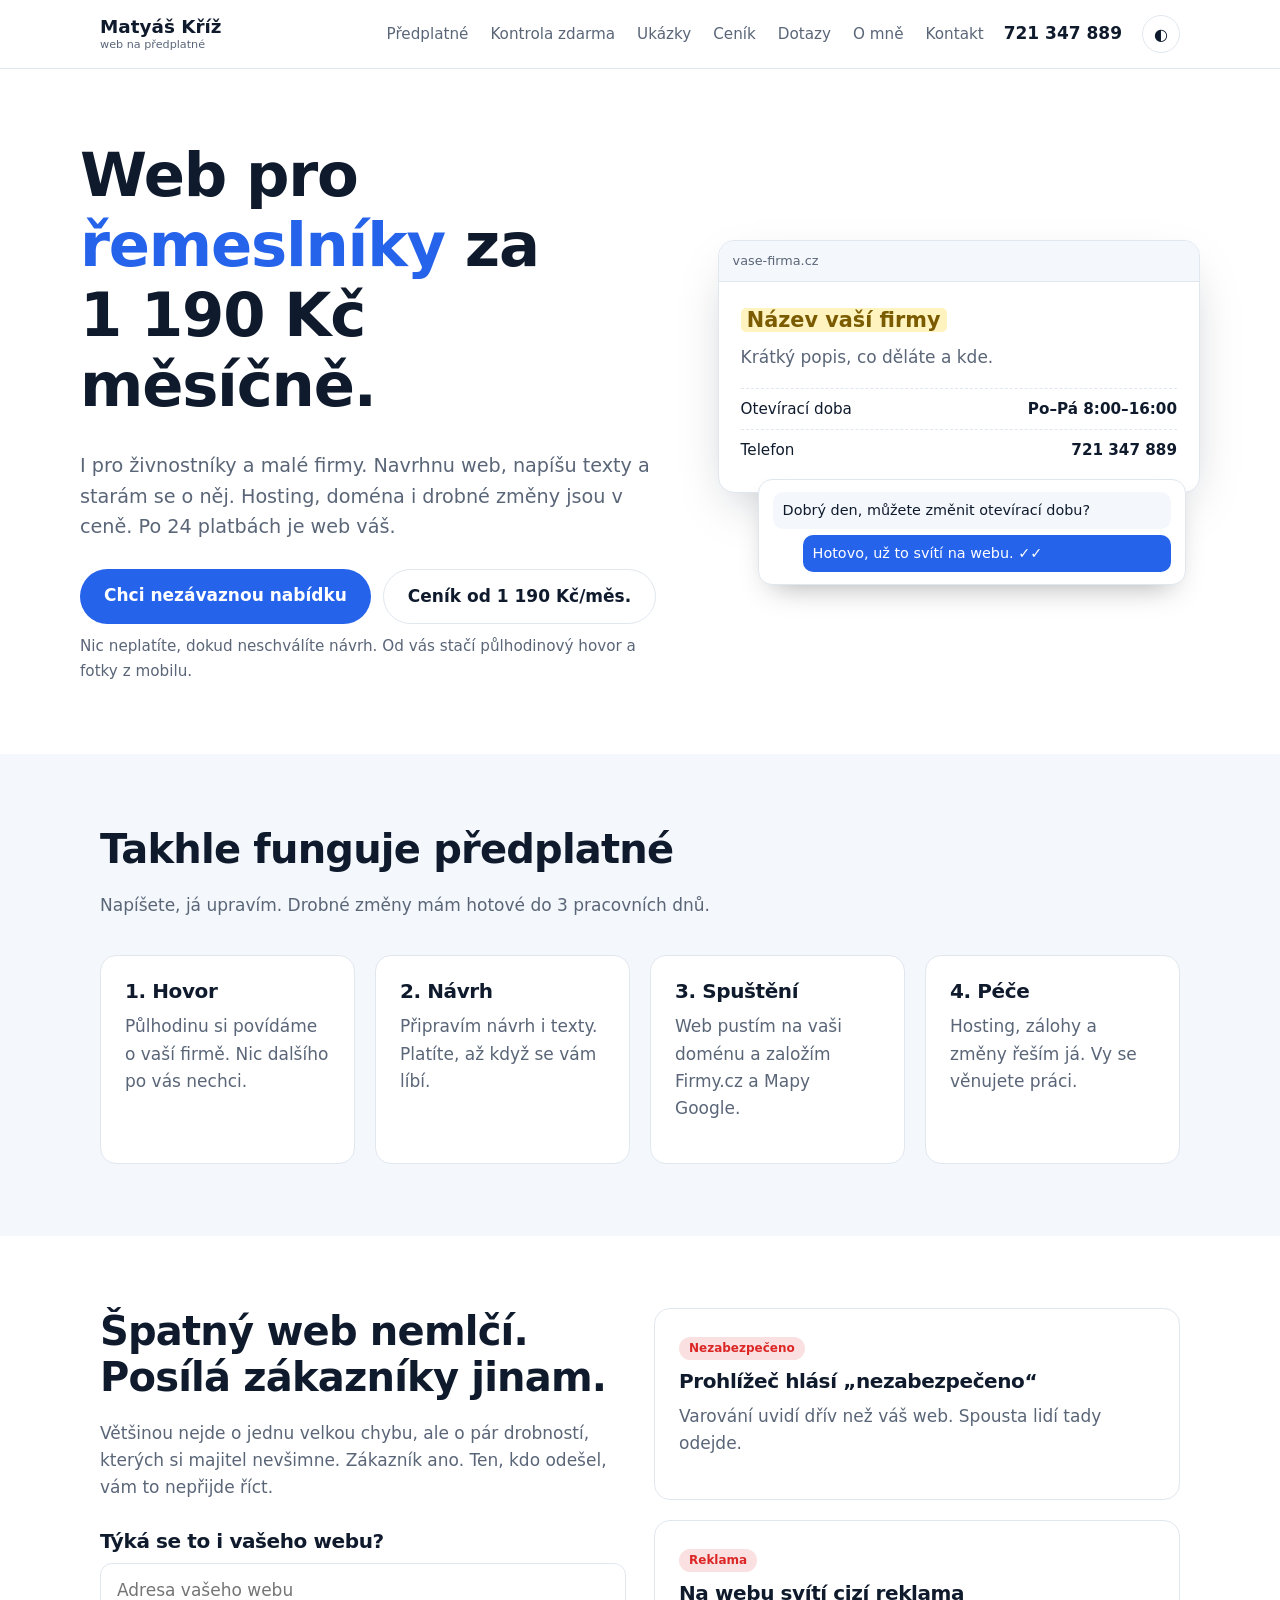
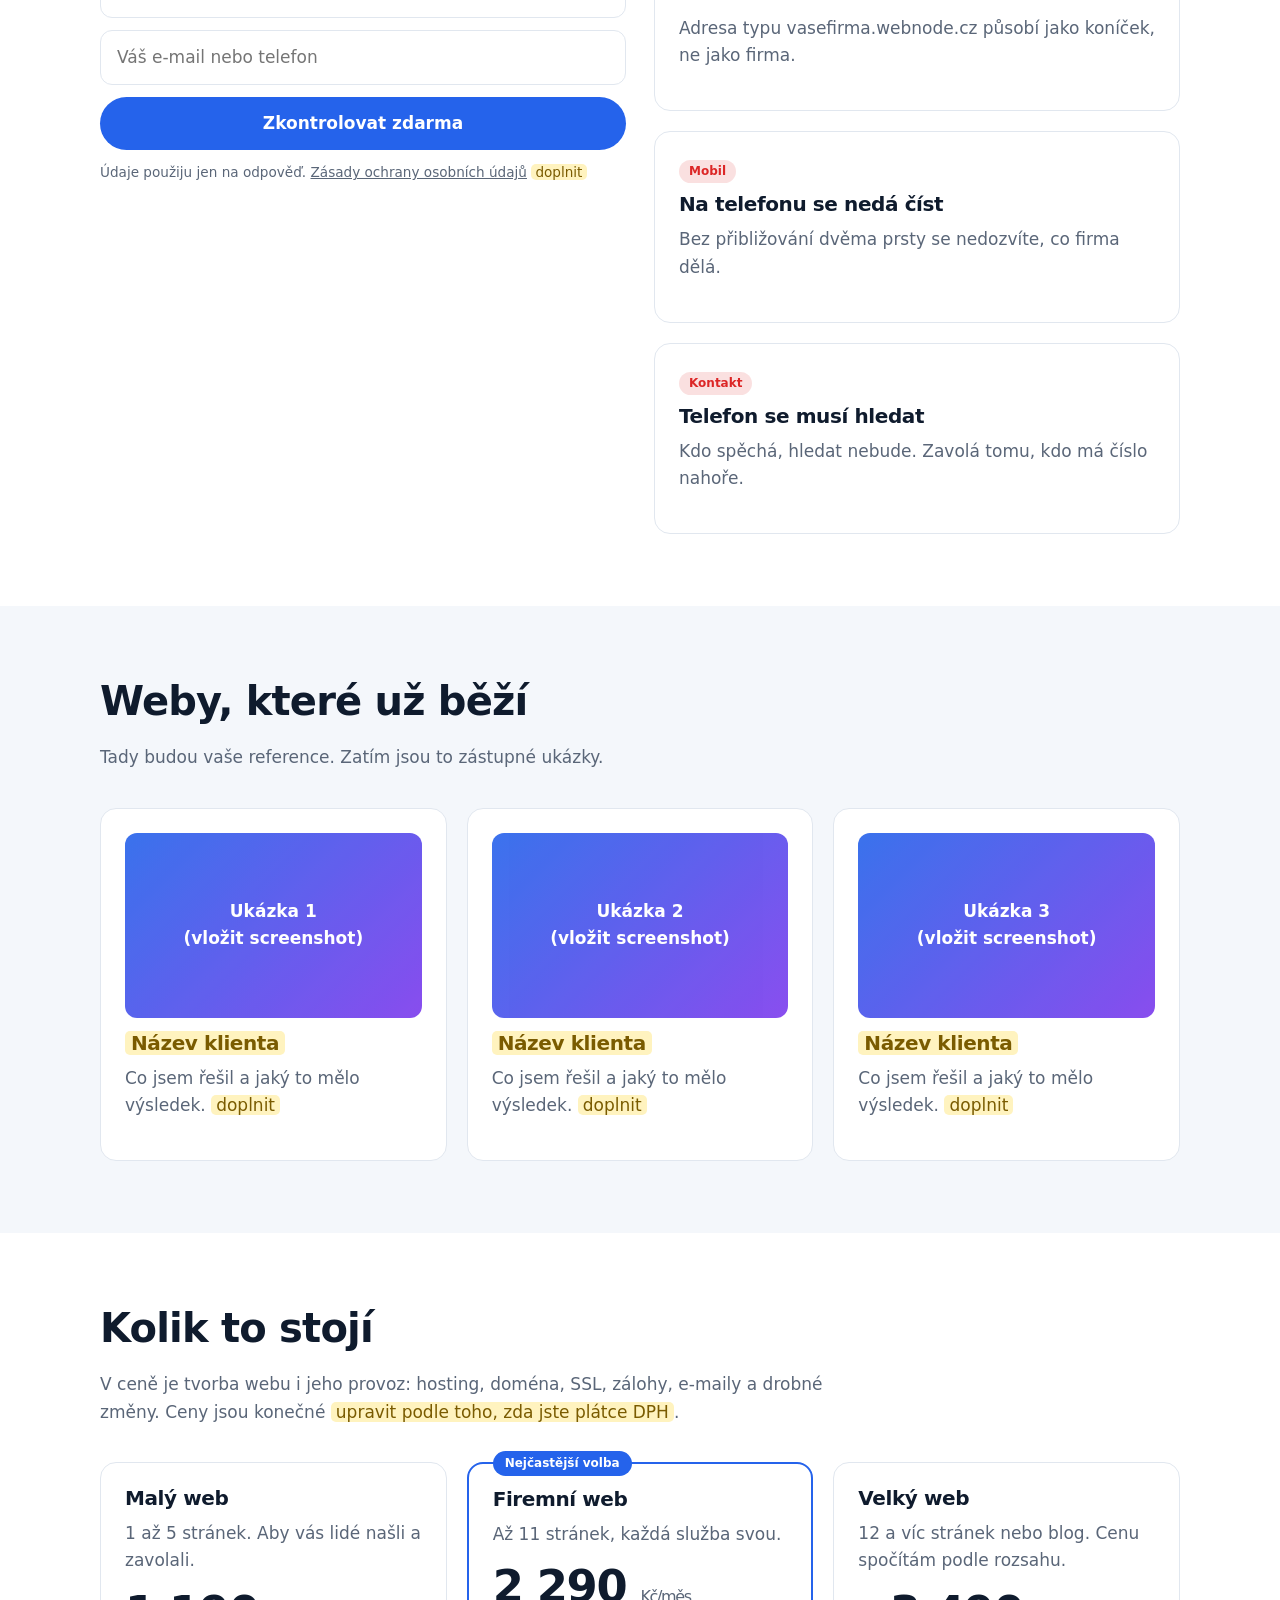
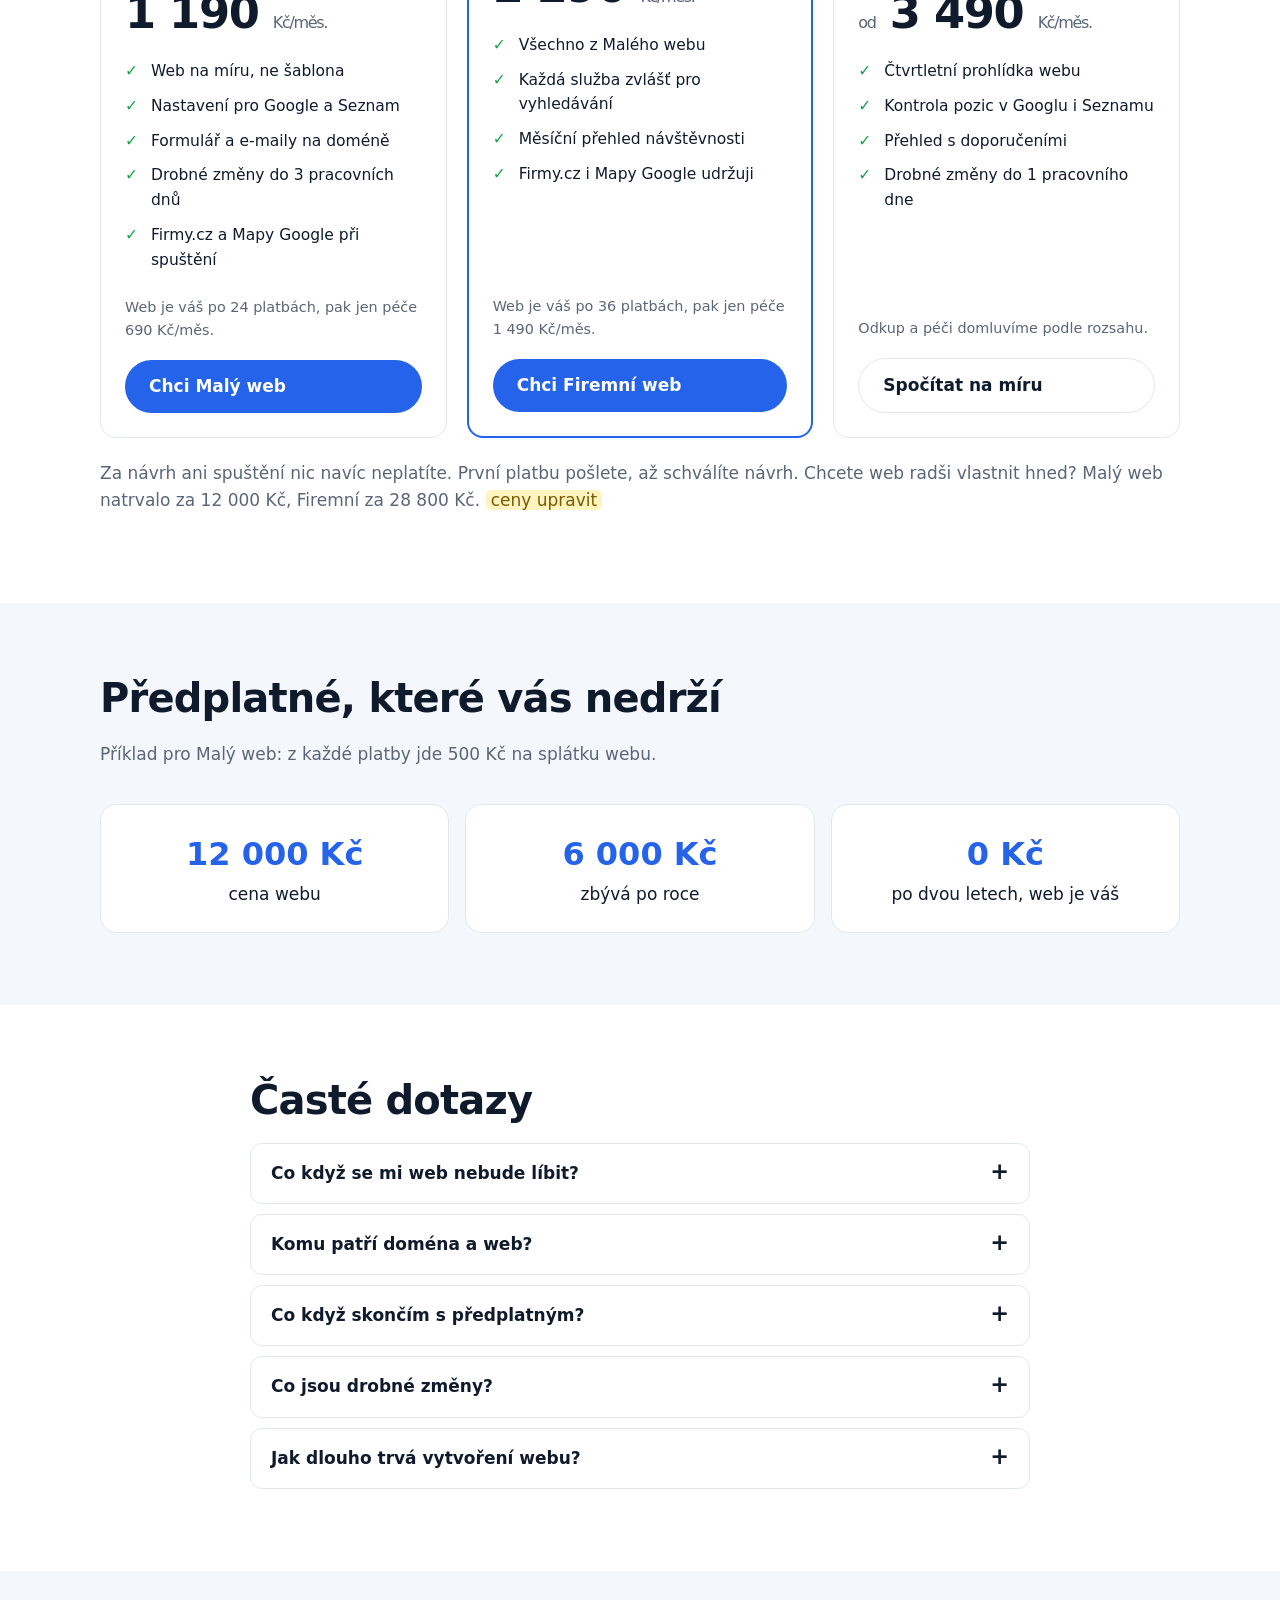
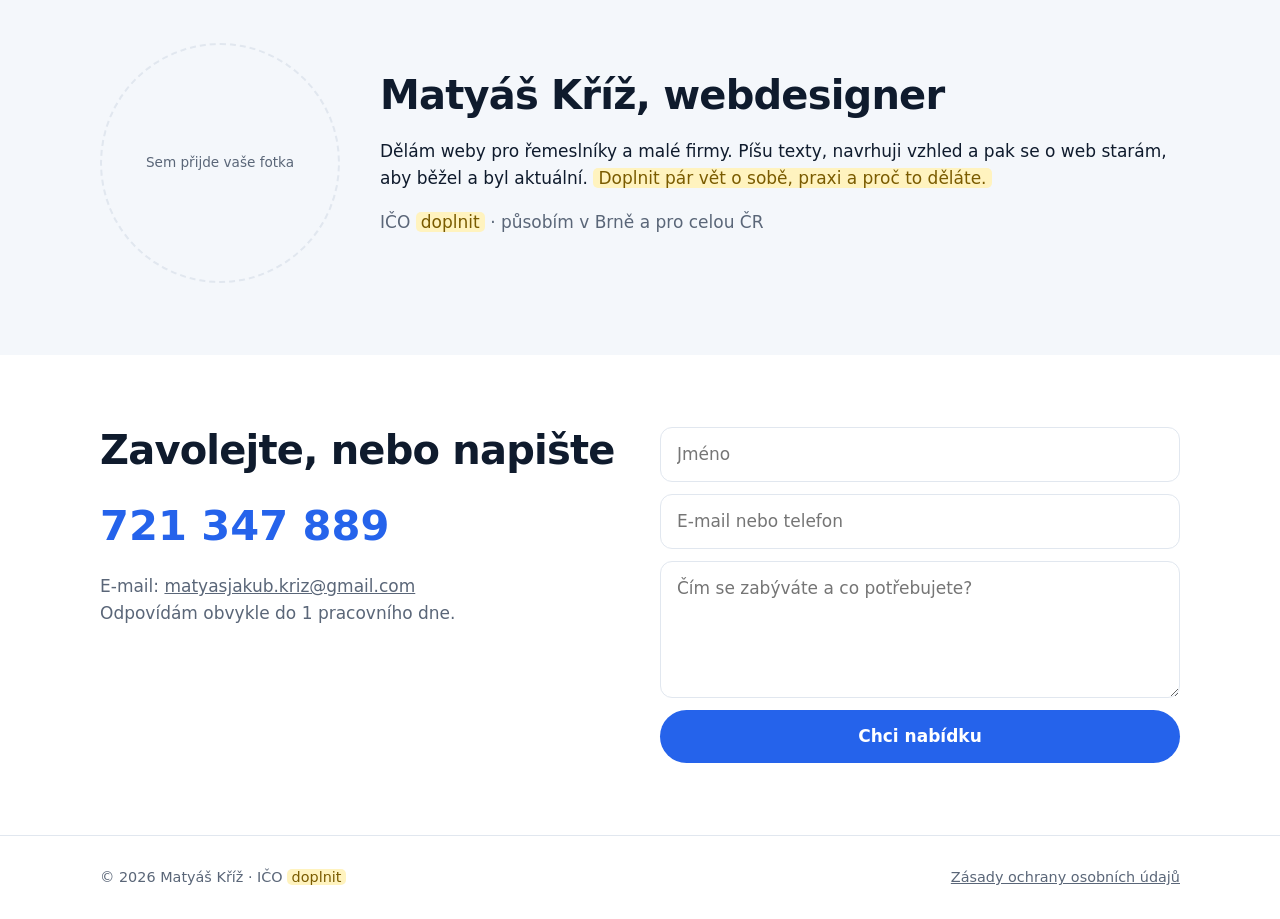
==== commit 932e2b17: "Doplnit e-mail a město Brno Co-Authored-By: Claude Sonnet 5.5 <noreply@anthropic.com> Claude-Session" ====
--- a/index.html
+++ b/index.html
@@ -86,7 +86,7 @@
     <p class="muted" style="font-size:.95rem">Nic neplatíte, dokud neschválíte návrh. Od vás stačí půlhodinový hovor a fotky z mobilu.</p>
   </div>
   <div>
-    <div class="mock"><div class="bar">vase-firma.cz <span class="ph">doplnit doménu</span></div>
+    <div class="mock"><div class="bar">vase-firma.cz</div>
       <div class="body"><h4><span class="ph">Název vaší firmy</span></h4><p class="muted">Krátký popis, co děláte a kde.</p>
         <div class="row"><span>Otevírací doba</span><b>Po–Pá 8:00–16:00</b></div><div class="row"><span>Telefon</span><b>721 347 889</b></div></div></div>
     <div class="chat"><div class="me">Dobrý den, můžete změnit otevírací dobu?</div><div class="you">Hotovo, už to svítí na webu. ✓✓</div></div>
@@ -166,12 +166,12 @@
   <div class="photo">Sem přijde vaše fotka</div>
   <div><h2>Matyáš Kříž, webdesigner</h2>
     <p>Dělám weby pro řemeslníky a malé firmy. Píšu texty, navrhuji vzhled a pak se o web starám, aby běžel a byl aktuální. <span class="ph">Doplnit pár vět o sobě, praxi a proč to děláte.</span></p>
-    <p class="muted">IČO <span class="ph">doplnit</span> · působím v <span class="ph">městě</span> a pro celou ČR</p></div>
+    <p class="muted">IČO <span class="ph">doplnit</span> · působím v Brně a pro celou ČR</p></div>
 </div></section>
 
 <section id="kontakt"><div class="wrap contact">
   <div><h2>Zavolejte, nebo napište</h2><a class="big" href="tel:+420721347889">721 347 889</a>
-    <p class="muted" style="margin-top:14px">E-mail: <span class="ph">vas@email.cz</span><br>Odpovídám obvykle do 1 pracovního dne.</p></div>
+    <p class="muted" style="margin-top:14px">E-mail: <a href="mailto:matyasjakub.kriz@gmail.com">matyasjakub.kriz@gmail.com</a><br>Odpovídám obvykle do 1 pracovního dne.</p></div>
   <form id="kForm"><input name="jmeno" placeholder="Jméno" required><input name="kontakt" placeholder="E-mail nebo telefon" required><textarea name="zprava" rows="4" placeholder="Čím se zabýváte a co potřebujete?"></textarea><button class="btn" type="submit">Chci nabídku</button>
     <div class="ok" id="kOk">Děkuji, ozvu se vám co nejdřív.</div></form>
 </div></section>
